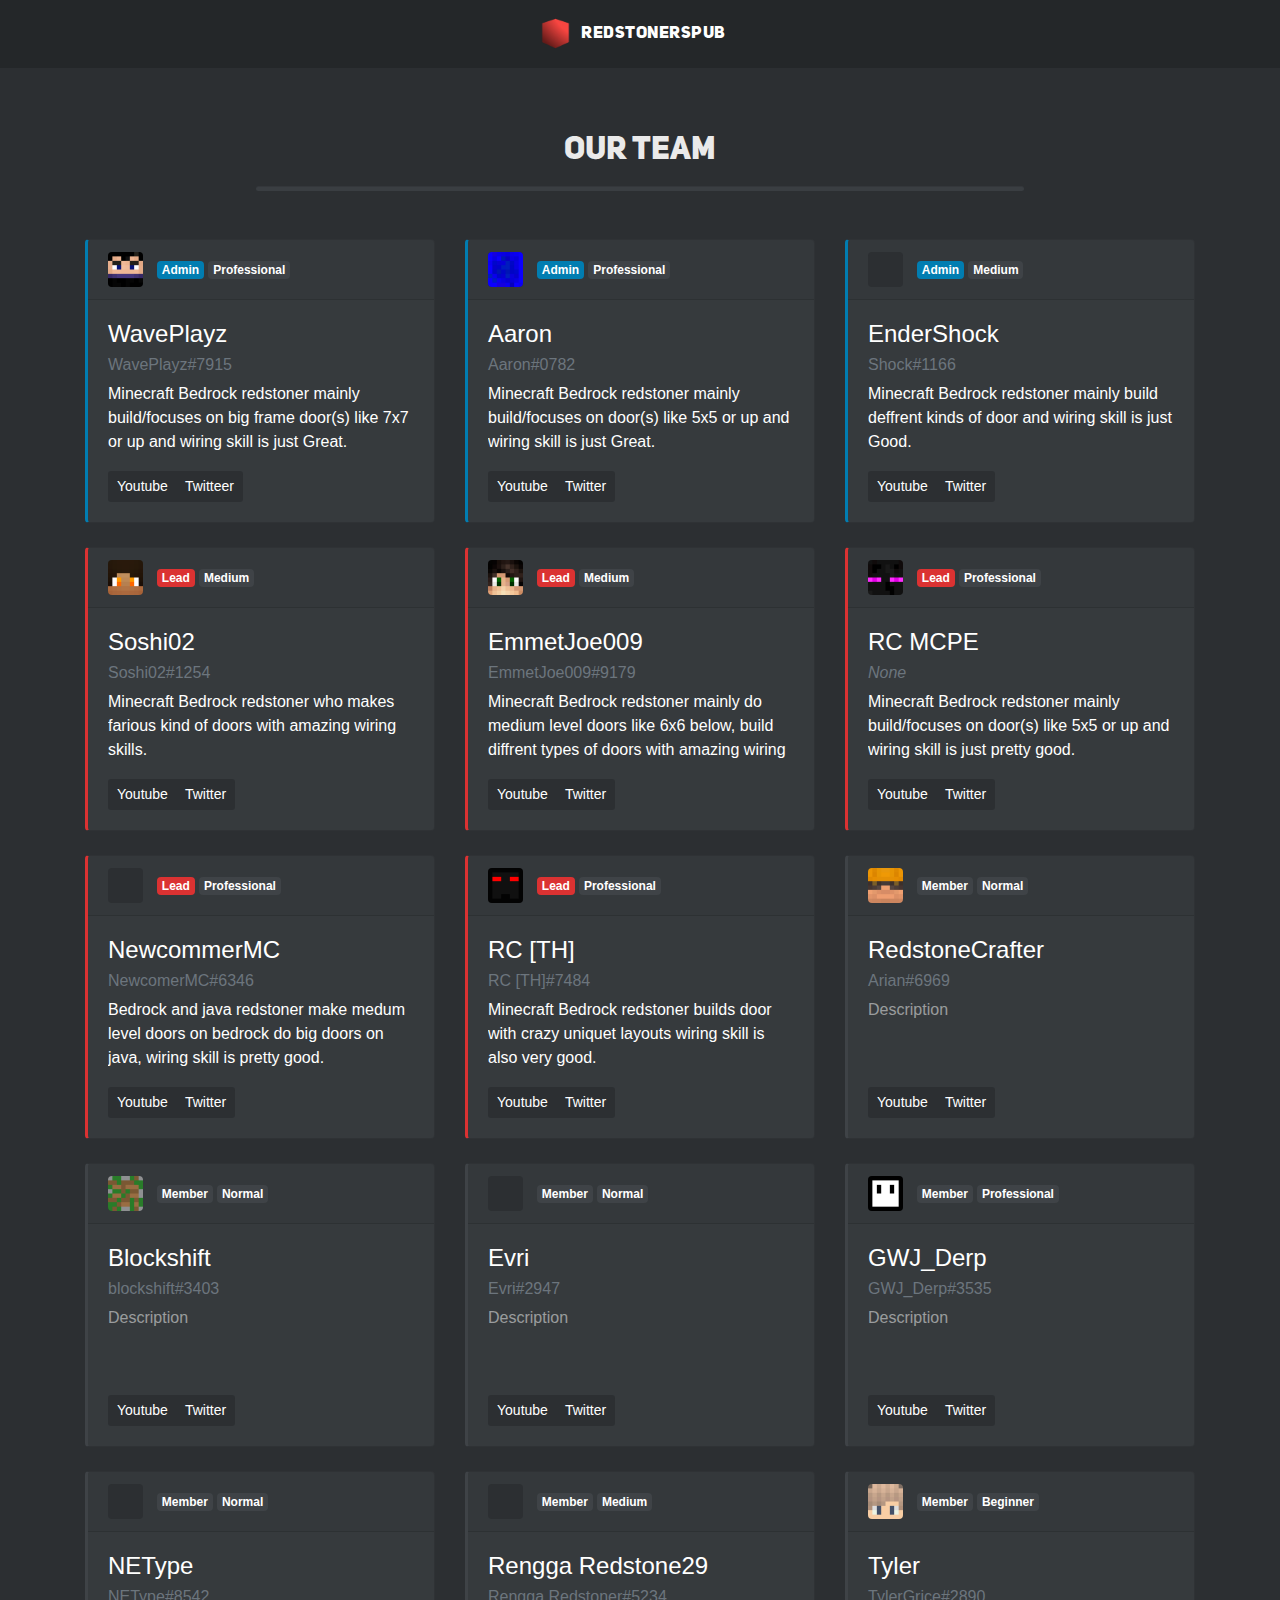
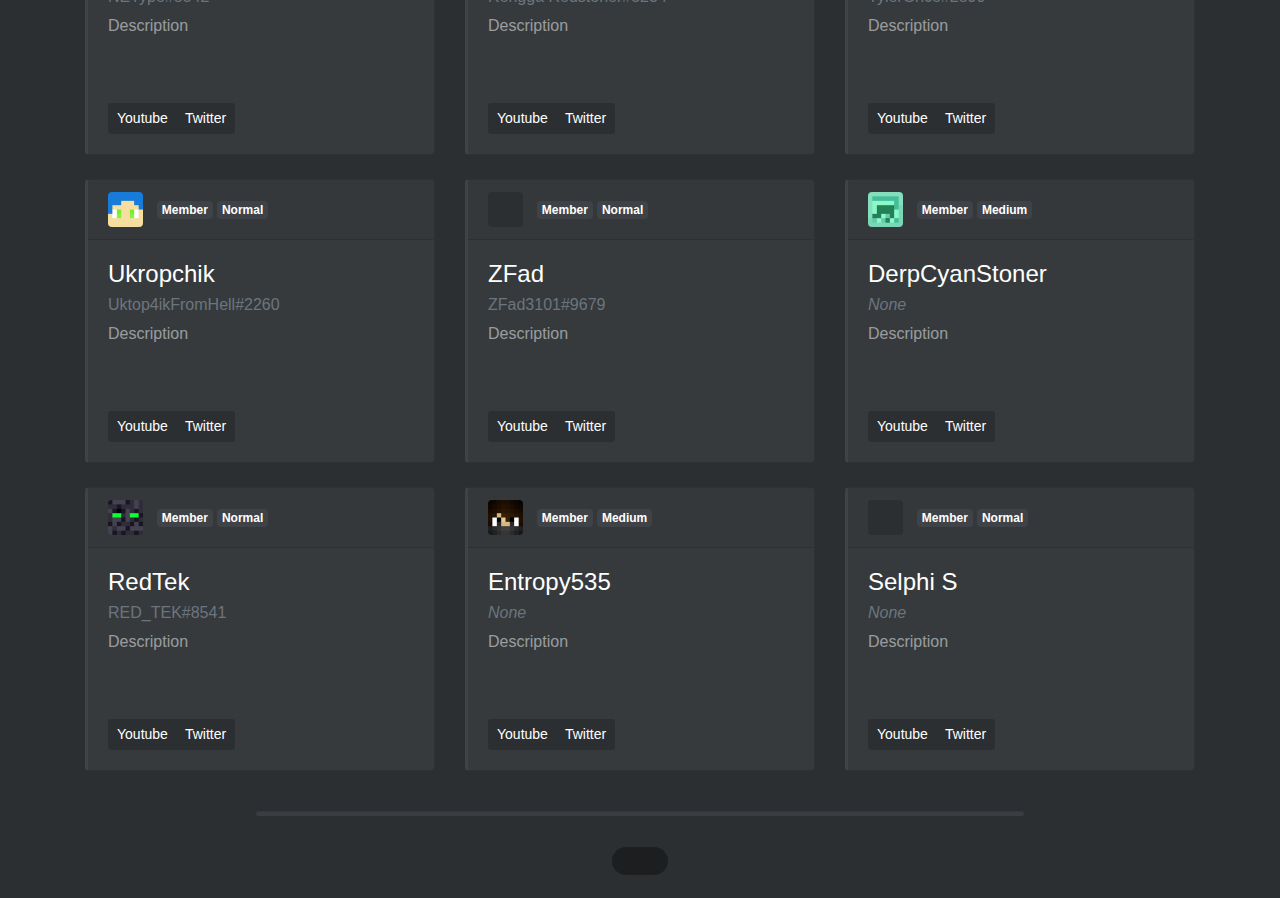
==== index.html @ f289458c "Update index.html" ====
<!DOCTYPE html>
<html lang="en" style="scroll-behavior: smooth;">
	<head>
		<!-- Required meta tags -->
		<meta charset="utf-8"/>
		<meta name="viewport" content="width=device-width, initial-scale=1, shrink-to-fit=no"/>
		<meta http-equiv="X-UA-Compatible" content="IE=edge"/>

		<!-- Bootstrap CSS link and Fontawesome link-->
		<link rel="stylesheet" href="https://stackpath.bootstrapcdn.com/bootstrap/4.3.1/css/bootstrap.min.css">
		<link rel="stylesheet" href="https://use.fontawesome.com/releases/v5.7.2/css/all.css">

		<!-- Our Own css for some extra Stuff -->
		<link rel="stylesheet" href="https://cdnjs.cloudflare.com/ajax/libs/animate.css/3.7.0/animate.min.css">
		<link rel="stylesheet" type="text/css" href="index.css">

		<!-- Webstite Title, Icon, Description & Fonts -->
		<title>RedstoneraPub Team</title>
		<link rel="icon" type="image/png" href="img/rsp_logo_bg.png">
		<meta name="description" content="Minecraft Bedrock Edition redstone team. We focuses on buliding redstone doors mostly try to make new records or beat an old ones."/>
		<meta name="image" content="https://i.imgur.com/tGNlof1.png">
		<meta name="author" content="WavePlayz">

		<!-- Social Media meta tags -->
			<!-- Schema.org for Google -->
		<meta itemprop="name" content="RedstonersPub">
		<meta itemprop="description" content="Minecraft Bedrock Edition redstone team. We focuses on buliding redstone doors mostly try to make new records or beat an old ones.">
		<meta itemprop="image" content="https://i.imgur.com/tGNlof1.png">

			<!-- Twitter -->
		<meta name="twitter:card" content="summary">
		<meta name="twitter:title" content="RedstonersPub">
		<meta name="twitter:description" content="Minecraft Bedrock Edition redstone team. We focuses on buliding redstone doors mostly try to make new records or beat an old ones.">
		<meta name="twitter:site" content="@itsMrGhost">
		<meta name="twitter:creator" content="@itsMrGhost">
		<meta name="twitter:image:src" content="https://i.imgur.com/tGNlof1.png">
		<meta name="twitter:player" content="https://www.youtube.com/channel/UCfP7iztX4v9Jcw2qjVjDrQA">

			<!-- Open Graph general (Facebook, Pinterest & Google+) -->
		<meta name="og:title" content="RedstonersPub">
		<meta name="og:description" content="Minecraft Bedrock Edition redstone team. We focuses on buliding redstone doors mostly try to make new records or beat an old ones.">
		<meta name="og:image" content="https://i.imgur.com/tGNlof1.png">
		<meta name="og:url" content="https://waveplayz.github.io/RedstonersPub">
		<meta name="og:site_name" content="RedstonersPub">
		<meta name="og:locale" content="en_US">
		<meta name="og:video" content="https://www.youtube.com/channel/UCfP7iztX4v9Jcw2qjVjDrQA">
		<meta name="fb:admins" content="100023148801771">
		<meta name="og:type" content="website">

	</head>
	<body style="background:#2c2f32" class="scroll-hide">

		<!-- Pre Loader -->

		<div style="width: 100%; height: 100%; z-index: 3999; background-color: #242729; position: fixed; left: 0; top: 0" id="preLoader">
			<div class="cube-grid">
				<div class="cube cube1"></div>
				<div class="cube cube2"></div>
				<div class="cube cube3"></div>
				<div class="cube cube4"></div>
				<div class="cube cube5"></div>
				<div class="cube cube6"></div>
				<div class="cube cube7"></div>
				<div class="cube cube8"></div>
				<div class="cube cube9"></div>
			</div>
		</div>

	<!-- Navigation Bar -->

		<nav class="navbar navbar-expand-lg navbar-dark justify-content-center p-3 navbar sticky-top nav-bg-dark" id="myNav">	
				<img src="img/rsp_logo_bg.png" alt="" style="height: 35px;" class="mr-2">
				<a href="#!" class="navbar-brand" style="font-family: unibold; font-size: 17px; font-weight: lighter; letter-spacing: 0.5px; word-spacing: 3px;">RedstonersPub</a>
		</nav>

	<!-- Cu -->

		<div class="container" style="margin-top: 4rem;">
			<h2 class="text-center" style="font-family: unibold;color: white; opacity: 0.9;">
				Our Team
			</h2>
		</div>

		<hr>

		<div class="container mt-5">
			<div class="row">

				<!-- CARD Admin-->

				<div class="col-sm-12 col-md-6 col-lg-4">
					<div class="card text-white mb-4" style="background: #363a3d; border-left: 3.5px solid #017db1;">
						<div class="card-header">
							<div class="player-skin-head">
								<img src="img/rsp-head/waveHead.png" alt="">
							</div>
							<span class="badge" style="background: #017db1;">Admin</span>
							<span class="badge" style="background: #3f4347;">Professional</span>
						</div>
						<div class="card-body">
							<h4 class="card-title">WavePlayz</h4>
							<h6 class="card-subtitle mb-2 text-muted">WavePlayz#7915</h6>
							<p class="card-text scroll-hide" style="height: 73px;">
								Minecraft Bedrock redstoner mainly build/focuses on big frame door(s) like 7x7 or up and wiring skill is just Great. 
							</p>
							<div class="btn-group btn-group-sm" role="group" aria-label="Basic example">
								<a href="https://www.youtube.com/WavePlayzz" target="_parent" class="btn text-white dark-hover">Youtube</a>
								<a href="https://www.twitter.com/itsMrGhost" class="btn text-white dark-hover">Twitteer</a>
							</div>
						</div>

					</div>
				</div>
				<div class="col-sm-12 col-md-6 col-lg-4">
					<div class="card text-white mb-4" style="background: #363a3d; border-left: 3.5px solid #017db1;">
						<div class="card-header">
							<div class="player-skin-head">
								<img src="img/rsp-head/Bo684WwO4dTnuTuu.png" alt="">
							</div>
							<span class="badge" style="background: #017db1;">Admin</span>
							<span class="badge" style="background: #3f4347;">Professional</span>
						</div>
						<div class="card-body">
							<h4 class="card-title">Aaron</h4>
							<h6 class="card-subtitle mb-2 text-muted">Aaron#0782</h6>
							<p class="card-text scroll-hide" style="height: 73px;">
								Minecraft Bedrock redstoner mainly build/focuses on door(s) like 5x5 or up and wiring skill is just Great.
							</p>
							<div class="btn-group btn-group-sm" role="group" aria-label="Basic example">
								<a href="#" class="btn text-white dark-hover">Youtube</a>
								<a href="#" class="btn text-white dark-hover">Twitter</a>
							</div>
						</div>
						
					</div>
				</div>
				<div class="col-sm-12 col-md-6 col-lg-4">
					<div class="card text-white mb-4" style="background: #363a3d; border-left: 3.5px solid #017db1;">
						<div class="card-header">
							<div class="player-skin-head">

							</div>
							<span class="badge" style="background: #017db1;">Admin</span>
							<span class="badge" style="background: #3f4347;">Medium</span>
						</div>
						<div class="card-body">
							<h4 class="card-title">EnderShock</h4>
							<h6 class="card-subtitle mb-2 text-muted">Shock#1166</h6>
							<p class="card-text scroll-hide" style="height: 73px;">
								Minecraft Bedrock redstoner mainly build deffrent kinds of door and wiring skill is just Good.
							</p>
							<div class="btn-group btn-group-sm" role="group" aria-label="Basic example">
								<a href="#" class="btn text-white dark-hover">Youtube</a>
								<a href="#" class="btn text-white dark-hover">Twitter</a>
							</div>
						</div>
						
					</div>

				</div>

				<!-- CARD Lead Players -->

				<div class="col-sm-12 col-md-6 col-lg-4">
					<div class="card text-white mb-4" style="background: #363a3d; border-left: 3.5px solid #db3232;">
						<div class="card-header">
							<div class="player-skin-head">
								<img src="img/rsp-head/DJxcvWKpD1cyk5Xg.png" alt="">
							</div>
							<span class="badge" style="background: #db3232;">Lead</span>
							<span class="badge" style="background: #3f4347;">Medium</span>
						</div>
						<div class="card-body">
							<h4 class="card-title">Soshi02</h4>
							<h6 class="card-subtitle mb-2 text-muted">Soshi02#1254</h6>
							<p class="card-text scroll-hide" style="height: 73px;">
								Minecraft Bedrock redstoner who makes farious kind of doors with amazing wiring skills. 
							</p>
							<div class="btn-group btn-group-sm" role="group" aria-label="Basic example">
								<a href="#" class="btn text-white dark-hover">Youtube</a>
								<a href="#" class="btn text-white dark-hover">Twitter</a>
							</div>
						</div>
						
					</div>
				</div>
				<div class="col-sm-12 col-md-6 col-lg-4">
					<div class="card text-white mb-4" style="background: #363a3d; border-left: 3.5px solid #db3232;">
						<div class="card-header">
							<div class="player-skin-head">
								<img src="img/rsp-head/Zlh4yKquVD9Mte.png" alt="">
							</div>
							<span class="badge" style="background: #db3232;">Lead</span>
							<span class="badge" style="background: #3f4347;">Medium</span>
						</div>
						<div class="card-body">
							<h4 class="card-title">EmmetJoe009</h4>
							<h6 class="card-subtitle mb-2 text-muted">EmmetJoe009#9179</h6>
							<p class="card-text scroll-hide" style="height: 73px;">
								Minecraft Bedrock redstoner mainly do medium level doors like 6x6 below, build diffrent types of doors with amazing wiring skills.
							</p>
							<div class="btn-group btn-group-sm" role="group" aria-label="Basic example">
								<a href="#" class="btn text-white dark-hover">Youtube</a>
								<a href="#" class="btn text-white dark-hover">Twitter</a>
							</div>
						</div>
						
					</div>
				</div>
				<div class="col-sm-12 col-md-6 col-lg-4">
					<div class="card text-white mb-4" style="background: #363a3d; border-left: 3.5px solid #db3232;">
						<div class="card-header">
							<div class="player-skin-head">
								<img src="img/rsp-head/IR3gm14PlVVb1OV.png" alt="">
							</div>
							<span class="badge" style="background: #db3232;">Lead</span>
							<span class="badge" style="background: #3f4347;">Professional</span>
						</div>
						<div class="card-body">
							<h4 class="card-title">RC MCPE</h4>
							<h6 class="card-subtitle mb-2 text-muted"><em>None</em></h6>
							<p class="card-text scroll-hide" style="height: 73px;">
								Minecraft Bedrock redstoner mainly build/focuses on door(s) like 5x5 or up and wiring skill is just pretty good.
							</p>
							<div class="btn-group btn-group-sm" role="group" aria-label="Basic example">
								<a href="#" class="btn text-white dark-hover">Youtube</a>
								<a href="#" class="btn text-white dark-hover">Twitter</a>
							</div>
						</div>
						
					</div>
				</div>
				<div class="col-sm-12 col-md-6 col-lg-4">
					<div class="card text-white mb-4" style="background: #363a3d; border-left: 3.5px solid #db3232;">
						<div class="card-header">
							<div class="player-skin-head">

							</div>
							<span class="badge" style="background: #db3232;">Lead</span>
							<span class="badge" style="background: #3f4347;">Professional</span>
						</div>
						<div class="card-body">
							<h4 class="card-title">NewcommerMC</h4>
							<h6 class="card-subtitle mb-2 text-muted">NewcomerMC#6346</h6>
							<p class="card-text scroll-hide" style="height: 73px;">
								Bedrock and java redstoner make medum level doors on bedrock do big doors on java, wiring skill is pretty good.
							</p>
							<div class="btn-group btn-group-sm" role="group" aria-label="Basic example">
								<a href="#" class="btn text-white dark-hover">Youtube</a>
								<a href="#" class="btn text-white dark-hover">Twitter</a>
							</div>
						</div>
						
					</div>
				</div>
				<div class="col-sm-12 col-md-6 col-lg-4">
					<div class="card text-white mb-4" style="background: #363a3d; border-left: 3.5px solid #db3232;">
						<div class="card-header">
							<div class="player-skin-head">
								<img src="img/rsp-head/UM8kEZ93WR1.png" alt="">
							</div>
							<span class="badge" style="background: #db3232;">Lead</span>
							<span class="badge" style="background: #3f4347;">Professional</span>
						</div>
						<div class="card-body">
							<h4 class="card-title">RC [TH]</h4>
							<h6 class="card-subtitle mb-2 text-muted">RC [TH]#7484</h6>
							<p class="card-text scroll-hide" style="height: 73px;">
								Minecraft Bedrock redstoner builds door with crazy uniquet layouts wiring skill is also very good.
							</p>
							<div class="btn-group btn-group-sm" role="group" aria-label="Basic example">
								<a href="#" class="btn text-white dark-hover">Youtube</a>
								<a href="#" class="btn text-white dark-hover">Twitter</a>
							</div>
						</div>
						
					</div>

				</div>

				<!-- Card Members -->

				<div class="col-sm-12 col-md-6 col-lg-4">
					<div class="card text-white mb-4" style="background: #363a3d; border-left: 3.5px solid #3f4347;">
						<div class="card-header">
							<div class="player-skin-head">
								<img src="img/rsp-head/VfdcexziEwMi2kh.png" alt="">
							</div>
							<span class="badge" style="background: #3f4347;">Member</span>
							<span class="badge" style="background: #3f4347;">Normal</span>
						</div>
						<div class="card-body">
							<h4 class="card-title">RedstoneCrafter</h4>
							<h6 class="card-subtitle mb-2 text-muted">Arian#6969</h6>
							<p class="card-text scroll-hide" style="height: 73px;">
								<span class="text-white-50">Description</span>
							</p>
							<div class="btn-group btn-group-sm" role="group" aria-label="Basic example">
								<a href="#" class="btn text-white dark-hover">Youtube</a>
								<a href="#" class="btn text-white dark-hover">Twitter</a>
							</div>
						</div>
						
					</div>
				</div>
				<div class="col-sm-12 col-md-6 col-lg-4">
					<div class="card text-white mb-4" style="background: #363a3d; border-left: 3.5px solid #3f4347;">
						<div class="card-header">
							<div class="player-skin-head">
								<img src="img/rsp-head/si9x6R7wRz9e3s.png" alt="">
							</div>
							<span class="badge" style="background: #3f4347;">Member</span>
							<span class="badge" style="background: #3f4347;">Normal</span>
						</div>
						<div class="card-body">
							<h4 class="card-title">Blockshift</h4>
							<h6 class="card-subtitle mb-2 text-muted">blockshift#3403</h6>
							<p class="card-text scroll-hide" style="height: 73px;">
								<span class="text-white-50">Description</span>
							</p>
							<div class="btn-group btn-group-sm" role="group" aria-label="Basic example">
								<a href="#" class="btn text-white dark-hover">Youtube</a>
								<a href="#" class="btn text-white dark-hover">Twitter</a>
							</div>
						</div>
						
					</div>
				</div>
				<div class="col-sm-12 col-md-6 col-lg-4">
					<div class="card text-white mb-4" style="background: #363a3d; border-left: 3.5px solid #3f4347;">
						<div class="card-header">
							<div class="player-skin-head">

							</div>
							<span class="badge" style="background: #3f4347;">Member</span>
							<span class="badge" style="background: #3f4347;">Normal</span>
						</div>
						<div class="card-body">
							<h4 class="card-title">Evri</h4>
							<h6 class="card-subtitle mb-2 text-muted">Evri#2947</h6>
							<p class="card-text scroll-hide" style="height: 73px;">
								<span class="text-white-50">Description</span>
							</p>
							<div class="btn-group btn-group-sm" role="group" aria-label="Basic example">
								<a href="#" class="btn text-white dark-hover">Youtube</a>
								<a href="#" class="btn text-white dark-hover">Twitter</a>
							</div>
						</div>
						
					</div>
				</div>
				<div class="col-sm-12 col-md-6 col-lg-4">
					<div class="card text-white mb-4" style="background: #363a3d; border-left: 3.5px solid #3f4347;">
						<div class="card-header">
							<div class="player-skin-head">
								<img src="img/rsp-head/HexyXhu3XB.png" alt="">
							</div>
							<span class="badge" style="background: #3f4347;">Member</span>
							<span class="badge" style="background: #3f4347;">Professional</span>
						</div>
						<div class="card-body">
							<h4 class="card-title">GWJ_Derp</h4>
							<h6 class="card-subtitle mb-2 text-muted">GWJ_Derp#3535</h6>
							<p class="card-text scroll-hide" style="height: 73px;">
								<span class="text-white-50">Description</span>
							</p>
							<div class="btn-group btn-group-sm" role="group" aria-label="Basic example">
								<a href="#" class="btn text-white dark-hover">Youtube</a>
								<a href="#" class="btn text-white dark-hover">Twitter</a>
							</div>
						</div>
						
					</div>
				</div>
				<div class="col-sm-12 col-md-6 col-lg-4">
					<div class="card text-white mb-4" style="background: #363a3d; border-left: 3.5px solid #3f4347;">
						<div class="card-header">
							<div class="player-skin-head">

							</div>
							<span class="badge" style="background: #3f4347;">Member</span>
							<span class="badge" style="background: #3f4347;">Normal</span>
						</div>
						<div class="card-body">
							<h4 class="card-title">NEType</h4>
							<h6 class="card-subtitle mb-2 text-muted">NEType#8542</h6>
							<p class="card-text scroll-hide" style="height: 73px;">
								<span class="text-white-50">Description</span>
							</p>
							<div class="btn-group btn-group-sm" role="group" aria-label="Basic example">
								<a href="#" class="btn text-white dark-hover">Youtube</a>
								<a href="#" class="btn text-white dark-hover">Twitter</a>
							</div>
						</div>
						
					</div>
				</div>
				<div class="col-sm-12 col-md-6 col-lg-4">
					<div class="card text-white mb-4" style="background: #363a3d; border-left: 3.5px solid #3f4347;">
						<div class="card-header">
							<div class="player-skin-head">

							</div>
							<span class="badge" style="background: #3f4347;">Member</span>
							<span class="badge" style="background: #3f4347;">Medium</span>
						</div>
						<div class="card-body">
							<h4 class="card-title">Rengga Redstone29</h4>
							<h6 class="card-subtitle mb-2 text-muted">Rengga Redstoner#5234</h6>
							<p class="card-text scroll-hide" style="height: 73px;">
								<span class="text-white-50">Description</span>
							</p>
							<div class="btn-group btn-group-sm" role="group" aria-label="Basic example">
								<a href="#" class="btn text-white dark-hover">Youtube</a>
								<a href="#" class="btn text-white dark-hover">Twitter</a>
							</div>
						</div>
						
					</div>
				</div>
				<div class="col-sm-12 col-md-6 col-lg-4">
					<div class="card text-white mb-4" style="background: #363a3d; border-left: 3.5px solid #3f4347;">
						<div class="card-header">
							<div class="player-skin-head">
								<img src="img/rsp-head/Jf9BLmkSYx.png" alt="">
							</div>
							<span class="badge" style="background: #3f4347;">Member</span>
							<span class="badge" style="background: #3f4347;">Beginner</span>
						</div>
						<div class="card-body">
							<h4 class="card-title">Tyler</h4>
							<h6 class="card-subtitle mb-2 text-muted">TylerGrice#2890</h6>
							<p class="card-text scroll-hide" style="height: 73px;">
								<span class="text-white-50">Description</span>
							</p>
							<div class="btn-group btn-group-sm" role="group" aria-label="Basic example">
								<a href="#" class="btn text-white dark-hover">Youtube</a>
								<a href="#" class="btn text-white dark-hover">Twitter</a>
							</div>
						</div>
						
					</div>
				</div>
				<div class="col-sm-12 col-md-6 col-lg-4">
					<div class="card text-white mb-4" style="background: #363a3d; border-left: 3.5px solid #3f4347;">
						<div class="card-header">
							<div class="player-skin-head">
								<img src="img/rsp-head/H3yGBuuC0jponbUj.png" alt="">
							</div>
							<span class="badge" style="background: #3f4347;">Member</span>
							<span class="badge" style="background: #3f4347;">Normal</span>
						</div>
						<div class="card-body">
							<h4 class="card-title">Ukropchik</h4>
							<h6 class="card-subtitle mb-2 text-muted">Uktop4ikFromHell#2260</h6>
							<p class="card-text scroll-hide" style="height: 73px;">
								<span class="text-white-50">Description</span>
							</p>
							<div class="btn-group btn-group-sm" role="group" aria-label="Basic example">
								<a href="#" class="btn text-white dark-hover">Youtube</a>
								<a href="#" class="btn text-white dark-hover">Twitter</a>
							</div>
						</div>
						
					</div>
				</div>
				<div class="col-sm-12 col-md-6 col-lg-4">
					<div class="card text-white mb-4" style="background: #363a3d; border-left: 3.5px solid #3f4347;">
						<div class="card-header">
							<div class="player-skin-head">

							</div>
							<span class="badge" style="background: #3f4347;">Member</span>
							<span class="badge" style="background: #3f4347;">Normal</span>
						</div>
						<div class="card-body">
							<h4 class="card-title">ZFad</h4>
							<h6 class="card-subtitle mb-2 text-muted">ZFad3101#9679</h6>
							<p class="card-text scroll-hide" style="height: 73px;">
								<span class="text-white-50">Description</span>
							</p>
							<div class="btn-group btn-group-sm" role="group" aria-label="Basic example">
								<a href="#" class="btn text-white dark-hover">Youtube</a>
								<a href="#" class="btn text-white dark-hover">Twitter</a>
							</div>
						</div>
						
					</div>
				</div>
				<div class="col-sm-12 col-md-6 col-lg-4">
					<div class="card text-white mb-4" style="background: #363a3d; border-left: 3.5px solid #3f4347;">
						<div class="card-header">
							<div class="player-skin-head">
								<img src="img/rsp-head/AZP2IBSOM7rj9LPH.png" alt="">
							</div>
							<span class="badge" style="background: #3f4347;">Member</span>
							<span class="badge" style="background: #3f4347;">Medium</span>
						</div>
						<div class="card-body">
							<h4 class="card-title">DerpCyanStoner</h4>
							<h6 class="card-subtitle mb-2 text-muted"><em>None</em></h6>
							<p class="card-text scroll-hide" style="height: 73px;">
								<span class="text-white-50">Description</span>
							</p>
							<div class="btn-group btn-group-sm" role="group" aria-label="Basic example">
								<a href="#" class="btn text-white dark-hover">Youtube</a>
								<a href="#" class="btn text-white dark-hover">Twitter</a>
							</div>
						</div>
						
					</div>
				</div>
				<div class="col-sm-12 col-md-6 col-lg-4">
					<div class="card text-white mb-4" style="background: #363a3d; border-left: 3.5px solid #3f4347;">
						<div class="card-header">
							<div class="player-skin-head">
								<img src="img/rsp-head/WX6rgAOAhDqwRoM.png" alt="">
							</div>
							<span class="badge" style="background: #3f4347;">Member</span>
							<span class="badge" style="background: #3f4347;">Normal</span>
						</div>
						<div class="card-body">
							<h4 class="card-title">RedTek</h4>
							<h6 class="card-subtitle mb-2 text-muted">RED_TEK#8541</h6>
							<p class="card-text scroll-hide" style="height: 73px;">
								<span class="text-white-50">Description</span>
							</p>
							<div class="btn-group btn-group-sm" role="group" aria-label="Basic example">
								<a href="#" class="btn text-white dark-hover">Youtube</a>
								<a href="#" class="btn text-white dark-hover">Twitter</a>
							</div>
						</div>
						
					</div>
				</div>
				<div class="col-sm-12 col-md-6 col-lg-4">
					<div class="card text-white mb-4" style="background: #363a3d; border-left: 3.5px solid #3f4347;">
						<div class="card-header">
							<div class="player-skin-head">
								<img src="img/rsp-head/lAsoaqdsEfR8zPT.png" alt="">
							</div>
							<span class="badge" style="background: #3f4347;">Member</span>
							<span class="badge" style="background: #3f4347;">Medium</span>
						</div>
						<div class="card-body">
							<h4 class="card-title">Entropy535</h4>
							<h6 class="card-subtitle mb-2 text-muted"><em>None</em></h6>
							<p class="card-text scroll-hide" style="height: 73px;">
								<span class="text-white-50">Description</span>
							</p>
							<div class="btn-group btn-group-sm" role="group" aria-label="Basic example">
								<a href="#" class="btn text-white dark-hover">Youtube</a>
								<a href="#" class="btn text-white dark-hover">Twitter</a>
							</div>
						</div>
						
					</div>
				</div>
				<div class="col-sm-12 col-md-6 col-lg-4">
					<div class="card text-white mb-4" style="background: #363a3d; border-left: 3.5px solid #3f4347;">
						<div class="card-header">
							<div class="player-skin-head">

							</div>
							<span class="badge" style="background: #3f4347;">Member</span>
							<span class="badge" style="background: #3f4347;">Normal</span>
						</div>
						<div class="card-body">
							<h4 class="card-title">Selphi S</h4>
							<h6 class="card-subtitle mb-2 text-muted"><em>None</em></h6>
							<p class="card-text scroll-hide" style="height: 73px;">
								<span class="text-white-50">Description</span>
							</p>
							<div class="btn-group btn-group-sm" role="group" aria-label="Basic example">
								<a href="#" class="btn text-white dark-hover">Youtube</a>
								<a href="#" class="btn text-white dark-hover">Twitter</a>
							</div>
						</div>
						
					</div>
				</div>

			</div>
		</div>

		<hr>
		
		<script id="dsq-count-scr" src="//waveplayz.disqus.com/count.js" async></script>

		<div class="checkdiv">
			<label class="check-box">
				<input type="checkbox">
				<span></span>
			</label>
		</div>


<!-- JavaScript -->

	<!-- Optional JavaScript -->

		<script>
			window.addEventListener('load', () => {
				document.getElementById('preLoader').style.display = "none";
				window.scrollTo(0,0);
				let loader = document.getElementById('preLoader');
				if (loader.style.display == "none") {
					// statement
					document.body.classList.remove('scroll-hide');
				}
				else {
					document.body.classList.add('scroll-hide');
				}
			});
		</script>
		<script>
			window.addEventListener('scroll', () => {
				var nav = document.getElementById('myNav');
				
				if (window.pageYOffset > 100) {
			    	nav.classList.add('nav-bg-blue');
			    	nav.classList.remove('nav-bg-dark');
				}
				else if (window.pageYOffset < 100) {
					nav.classList.add('nav-bg-dark');
			    	nav.classList.remove('nav-bg-blue');
				}
			});        
		</script>

	<!-- jQuery first, then Popper.js, then Bootstrap JS -->
		<script src="https://code.jquery.com/jquery-3.3.1.min.js"></script>
		<script src="https://cdnjs.cloudflare.com/ajax/libs/popper.js/1.14.7/umd/popper.min.js"></script>
		<script src="https://stackpath.bootstrapcdn.com/bootstrap/4.3.1/js/bootstrap.min.js"></script>

	</body>
</html>
---- index.css ----
@font-face {
  font-family: unibold;
  src: url(uni-sans/Uni_Sans_Heavy.otf);
}

/* Pre loader */

.cube-grid {
  position: relative;
  top: 40%;
  left: 50%;
  transform: translate(-50%,-50%);
  width: 4.5rem;
  height: 4.5rem;
}

.cube-grid .cube {
  width: 33%;
  height: 33%;
  background-color: #017db1;
  float: left;
  -webkit-animation: cubeGridScaleDelay 1.3s infinite ease-in-out;
          animation: cubeGridScaleDelay 1.3s infinite ease-in-out; 
}
.cube-grid .cube1 {
  -webkit-animation-delay: 0.2s;
          animation-delay: 0.2s; }
.cube-grid .cube2 {
  -webkit-animation-delay: 0.3s;
          animation-delay: 0.3s; }
.cube-grid .cube3 {
  -webkit-animation-delay: 0.4s;
          animation-delay: 0.4s; }
.cube-grid .cube4 {
  -webkit-animation-delay: 0.1s;
          animation-delay: 0.1s; }
.cube-grid .cube5 {
  -webkit-animation-delay: 0.2s;
          animation-delay: 0.2s; }
.cube-grid .cube6 {
  -webkit-animation-delay: 0.3s;
          animation-delay: 0.3s; }
.cube-grid .cube7 {
  -webkit-animation-delay: 0s;
          animation-delay: 0s; }
.cube-grid .cube8 {
  -webkit-animation-delay: 0.1s;
          animation-delay: 0.1s; }
.cube-grid .cube9 {
  -webkit-animation-delay: 0.2s;
          animation-delay: 0.2s; }

@-webkit-keyframes cubeGridScaleDelay {
  0%, 70%, 100% {
    -webkit-transform: scale3D(1, 1, 1);
            transform: scale3D(1, 1, 1);
  } 35% {
    -webkit-transform: scale3D(0, 0, 1);
            transform: scale3D(0, 0, 1); 
  }
}

@keyframes cubeGridScaleDelay {
  0%, 70%, 100% {
    -webkit-transform: scale3D(1, 1, 1);
            transform: scale3D(1, 1, 1);
  } 35% {
    -webkit-transform: scale3D(0, 0, 1);
            transform: scale3D(0, 0, 1);
  } 
}

/* dark */

hr {
	width: 60%;
	height: 4px;
	border-radius: 20px;
	background-color:#3a3e42;
}

/* NavBar Background Colors */

.nav-bg-dark {
	background-color: #242729;
	transition: 0.25s;
}
.nav-bg-blue {
	background-color: rgba(64, 2, 100, 0.7);
	transition: 0.25s;
}
.nav-bg-dark a {
	opacity: 0.85;
}
.nav-bg-dark:hover a {
	opacity: 1;
}
.nav-bg-blue a {
	opacity: 0.90;
}
.nav-bg-blue:hover a {
	opacity: 1;
}

/* Players Skin Head Layout */

.player-skin-head {
	height: 35px;
	width: 35px;
	background: #2c2f32;
	border-radius: 4px;
	display: inline-block;
	vertical-align: middle;
	margin-right: 0.60rem;
}
.player-skin-head img{
	height: 35px;
	width: 35px;
	border-radius: 4px;
}

/* Scroll bar hide */
	/* Chrome, Safari and new version of opera */
.scroll-hide::-webkit-scrollbar {
	width: 0 !important;
	overflow-x: hidden;
	overflow-y: auto;
}
	/* Firfox */
.scroll-hide {
	overflow: -moz-scrollbars-none;
	overflow: auto;
}
	/* internet explorer +10 */
.scroll-hide {
	-ms-overflow-style: none;
	overflow: auto;
}
/* custom scroll bar */
.scroll-wave {overflow: auto;}
.scroll-wave::-webkit-scrollbar { width: 0.2rem; }
.scroll-wave::-webkit-scrollbar-thumb {
	background-color: #017db1;
	border-radius: 20px;
}
.scroll-wave::-webkit-scrollbar-thumb:hover {
	background-color: #01b2fe;
	border-radius: 20px;
}
.scroll-wave::-webkit-scrollbar-track {
	background-color: rgba(0,0,0,0.2);
	border-radius: 20px;
}
.scroll-wave::-webkit-scrollbar-track:hover {
	background-color: rgba(0,0,0,0.5);
	border-radius: 20px;
}

/* Social button group hover */

.dark-hover {background-color: #2c2f32;}
.dark-hover:hover {background-color: #44494d;}


.checkdiv {
	width: 100%;
	justify-content: center;
	display: flex;
	padding: 15px 0;
}
.check-box {
	position: relative;
	display: inline-block;
	width: 56px;
	height: 28px;
}
.check-box input[type="checkbox"] {
	width: 0;
	height: 0;
	opacity: 0;
}
.check-box span {
	position: absolute;
	cursor: pointer;
	top: 0;
	left: 0;
	right: 0;
	bottom: 0;
	border-radius: 20px;
	background-color: rgba(0,0,0,0.35);
}
.check-box span::before {
	content: "";
	position: absolute;
	top: 4px;
	height: 20px;
	border-radius: 20px;
	animation: unchecked 0.43s ease forwards;
}
.check-box input:checked[type="checkbox"] + span::before {
	animation: checked 0.43s ease forwards;
}
@keyframes checked {
	0% {
		left: 4px;
		right: 32px;
		background-color: #d7d7d7;
	}
	50% {
		left: 4px;
		right: 4px;
		background-color: #017db1;
	}
	100% {
		left: 32px;
		right: 4px;
		background-color: #017db1;
	}
}
@keyframes unchecked {
	0% {
		left: 32px;
		right: 4px;
		background-color: #017db1;
	}
	50% {
		left: 4px;
		right: 4px;
		background-color: #d7d7d7;
	}
	100% {
		left: 4px;
		right: 32px;
		background-color: #d7d7d7;
	}
}
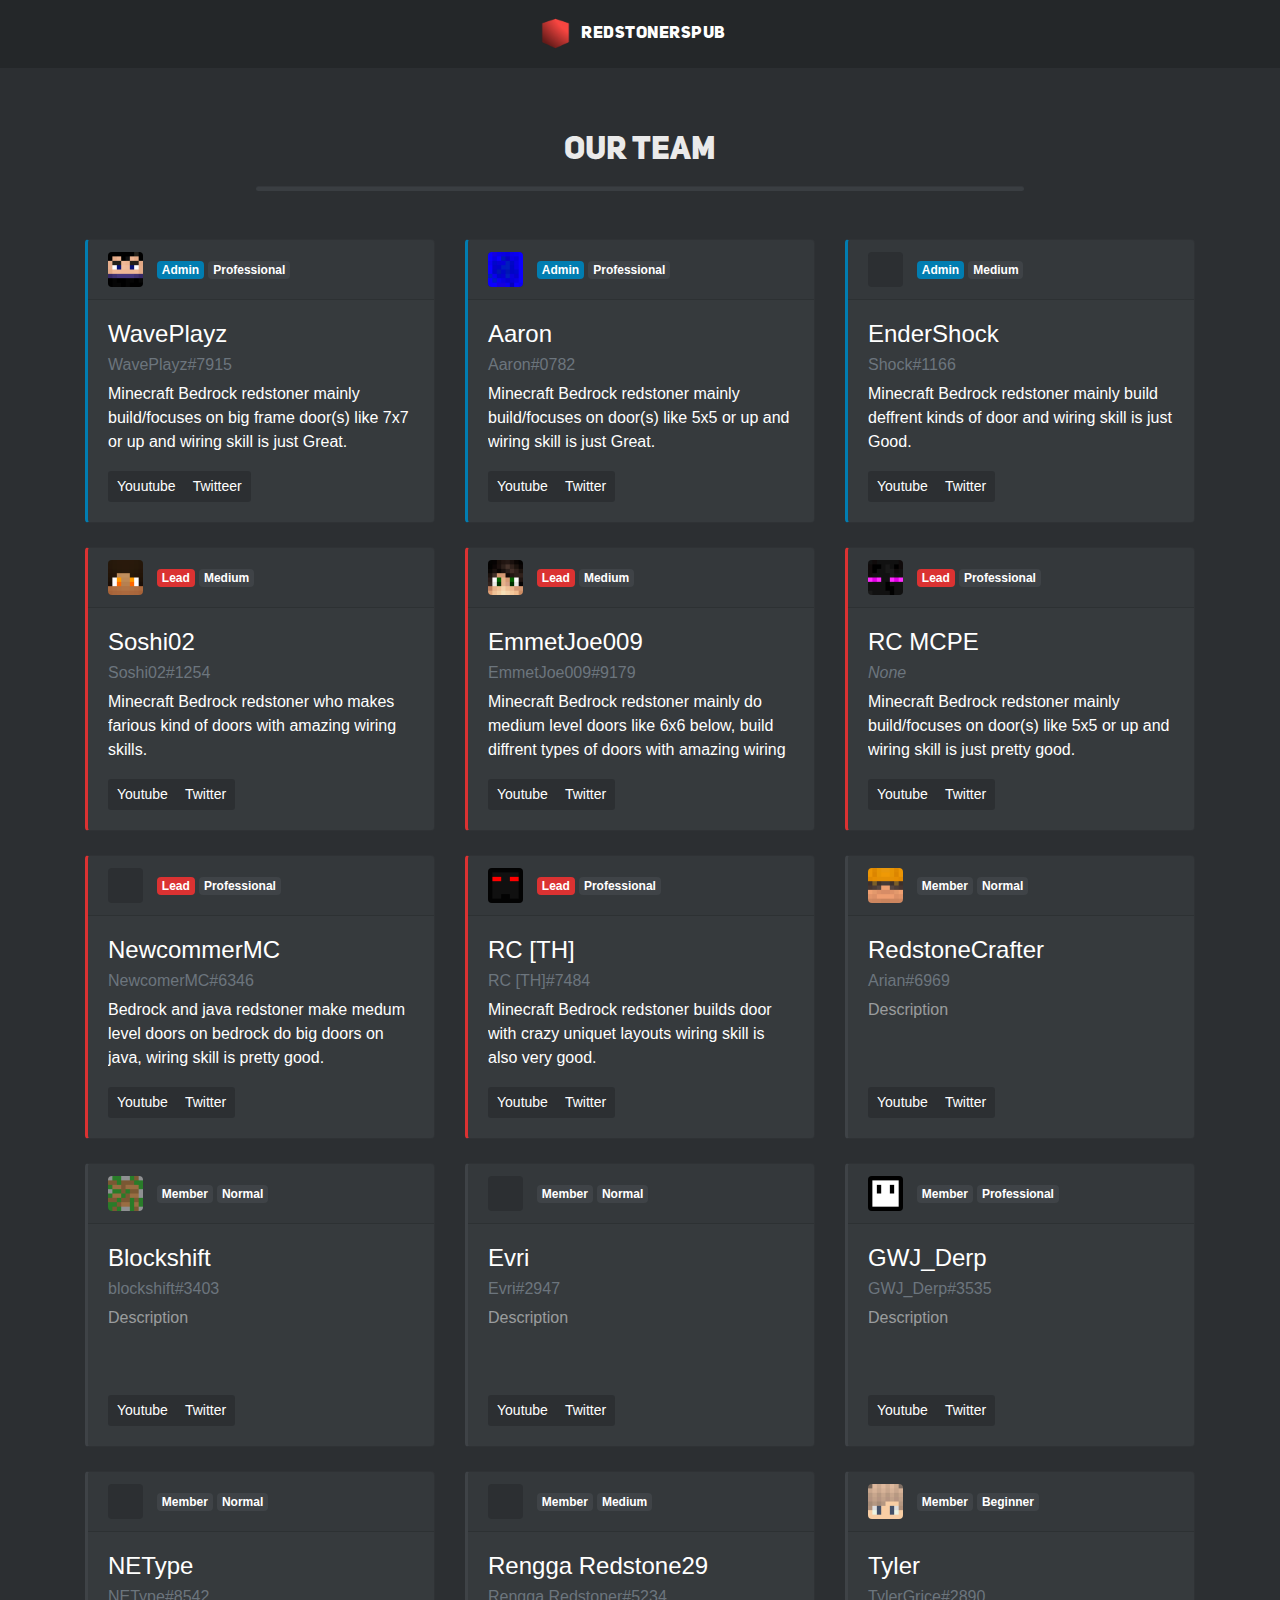
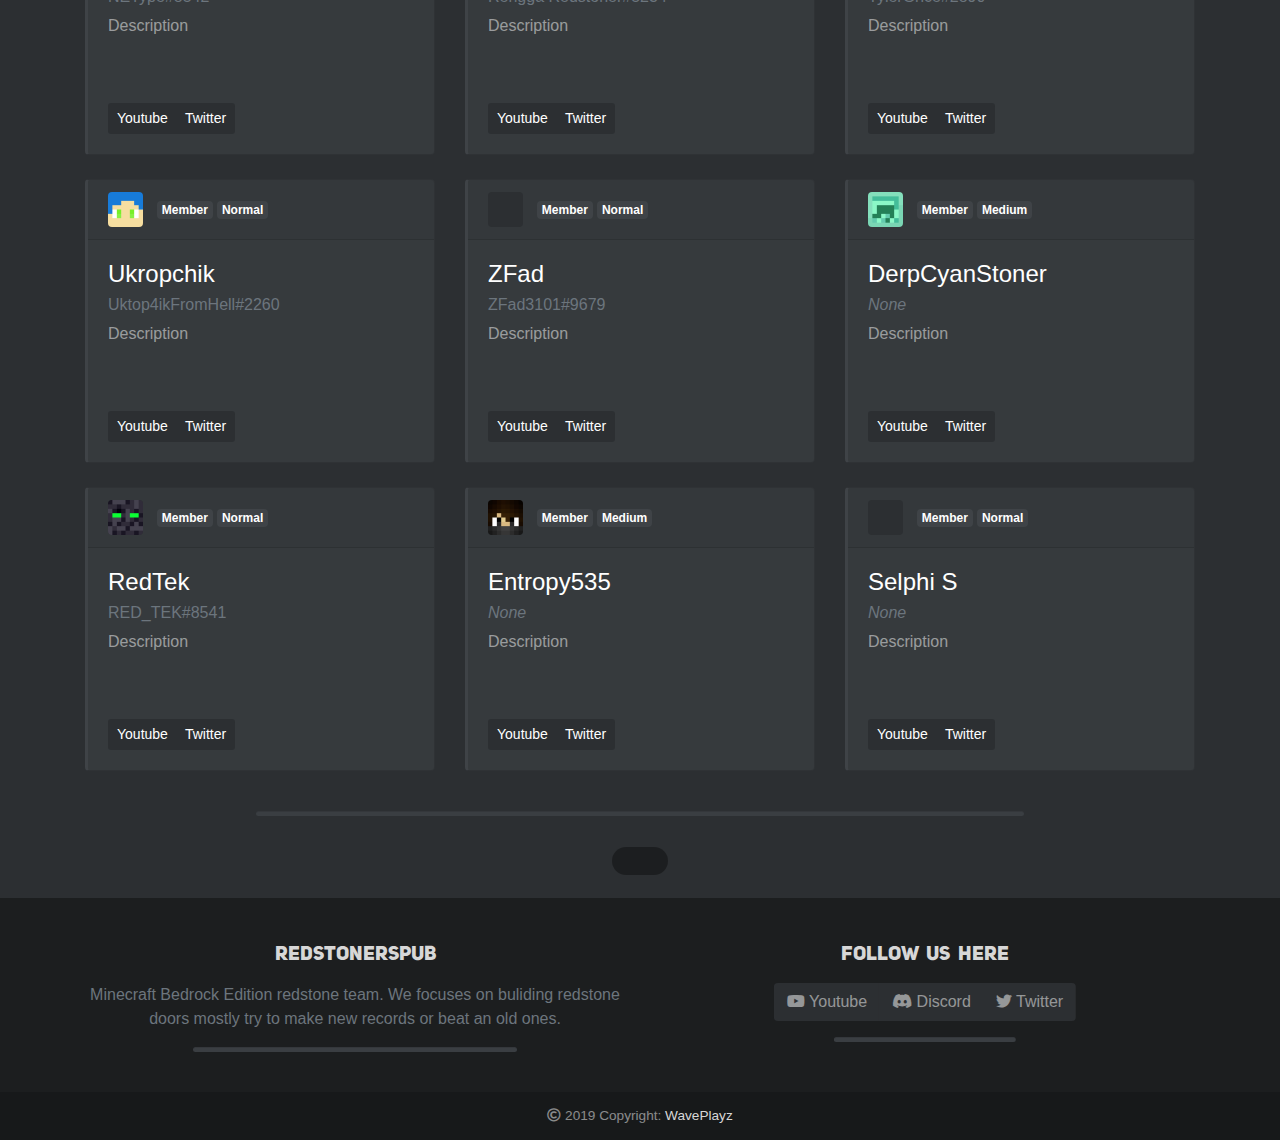
==== commit cd90028c: "update" ====
--- a/index.html
+++ b/index.html
@@ -12,6 +12,7 @@
 
 		<!-- Our Own css for some extra Stuff -->
 		<link rel="stylesheet" href="https://cdnjs.cloudflare.com/ajax/libs/animate.css/3.7.0/animate.min.css">
+		<link href="https://fonts.googleapis.com/css?family=Black+Han+Sans" rel="stylesheet">
 		<link rel="stylesheet" type="text/css" href="index.css">
 
 		<!-- Webstite Title, Icon, Description & Fonts -->
@@ -73,7 +74,7 @@
 				<a href="#!" class="navbar-brand" style="font-family: unibold; font-size: 17px; font-weight: lighter; letter-spacing: 0.5px; word-spacing: 3px;">RedstonersPub</a>
 		</nav>
 
-	<!-- Cu -->
+	<!-- Cards -->
 
 		<div class="container" style="margin-top: 4rem;">
 			<h2 class="text-center" style="font-family: unibold;color: white; opacity: 0.9;">
@@ -104,7 +105,7 @@
 								Minecraft Bedrock redstoner mainly build/focuses on big frame door(s) like 7x7 or up and wiring skill is just Great. 
 							</p>
 							<div class="btn-group btn-group-sm" role="group" aria-label="Basic example">
-								<a href="https://www.youtube.com/WavePlayzz" target="_parent" class="btn text-white dark-hover">Youtube</a>
+								<a href="https://www.youtube.com/WavePlayzz" target="_parent" class="btn text-white dark-hover">Youutube</a>
 								<a href="https://www.twitter.com/itsMrGhost" class="btn text-white dark-hover">Twitteer</a>
 							</div>
 						</div>
@@ -585,7 +586,7 @@
 
 		<hr>
 		
-		<script id="dsq-count-scr" src="//waveplayz.disqus.com/count.js" async></script>
+		<!-- <script id="dsq-count-scr" src="//waveplayz.disqus.com/count.js" async></script> -->
 
 		<div class="checkdiv">
 			<label class="check-box">
@@ -593,6 +594,33 @@
 				<span></span>
 			</label>
 		</div>
+
+		<!-- Footer -->
+		<footer style="background-color: #1c1e1f; padding-top: 45px;">
+			<div class="container">
+				<div class="row">
+					<div class="col-12 col-sm-12 col-md-6 col-lg-6 mb-4">
+						<h5 class="text-center mb-3" style="color: #d7d7d7; text-transform: uppercase; font-family: unibold;">RedstonersPub</h5>
+						<p class="text-muted text-center">Minecraft Bedrock Edition redstone team. We focuses on buliding redstone doors mostly try to make new records or beat an old ones.</p>
+						<hr>
+					</div>
+					<div class="col-12 col-sm-12 col-md-6 col-lg-6 mb-4">
+						<h5 class="text-center mb-3" style="color: #d7d7d7; text-transform: uppercase; font-family: unibold; word-spacing: 3.7px;">Follow us here</h5>
+						<div class="center-x">
+							<div class="btn-group">
+								<a href="#" class="btn text-white-50 dark-hover"><i class="fab fa-youtube"></i> Youtube</a>
+								<a href="#" class="btn text-white-50 dark-hover"><i class="fab fa-discord"></i> Discord</a>
+								<a href="#" class="btn text-white-50 dark-hover"><i class="fab fa-twitter"></i> Twitter</a>
+							</div>
+							<hr>
+						</div>
+					</div>
+				</div>
+			</div>
+			<div class="footer-copyright text-center py-3" style="background-color: rgba(0,0,0,0.15);">
+				<h5 class="text-white-50" style="font-size: 0.853rem; margin: 0;"><i class="far fa-copyright"></i> 2019 Copyright: <span style="color: #d7d7d7">WavePlayz</span></h5>
+			</div>
+		</footer>
 
 
 <!-- JavaScript -->
--- a/index.css
+++ b/index.css
@@ -159,7 +159,10 @@
 /* Social button group hover */
 
 .dark-hover {background-color: #2c2f32;}
-.dark-hover:hover {background-color: #44494d;}
+.dark-hover:hover {
+	background-color: #44494d;
+	color: white !important;
+}
 
 
 .checkdiv {
@@ -233,4 +236,17 @@
 		right: 32px;
 		background-color: #d7d7d7;
 	}
+}
+
+.center-x {
+	position: relative;
+	display: inline-block;
+	left: 50%;
+	transform: translateX(-50%);
+}
+.center-y {
+	position: relative;
+	display: inline-block;
+	top: 50%;
+	transform: translateY(-50%);
 }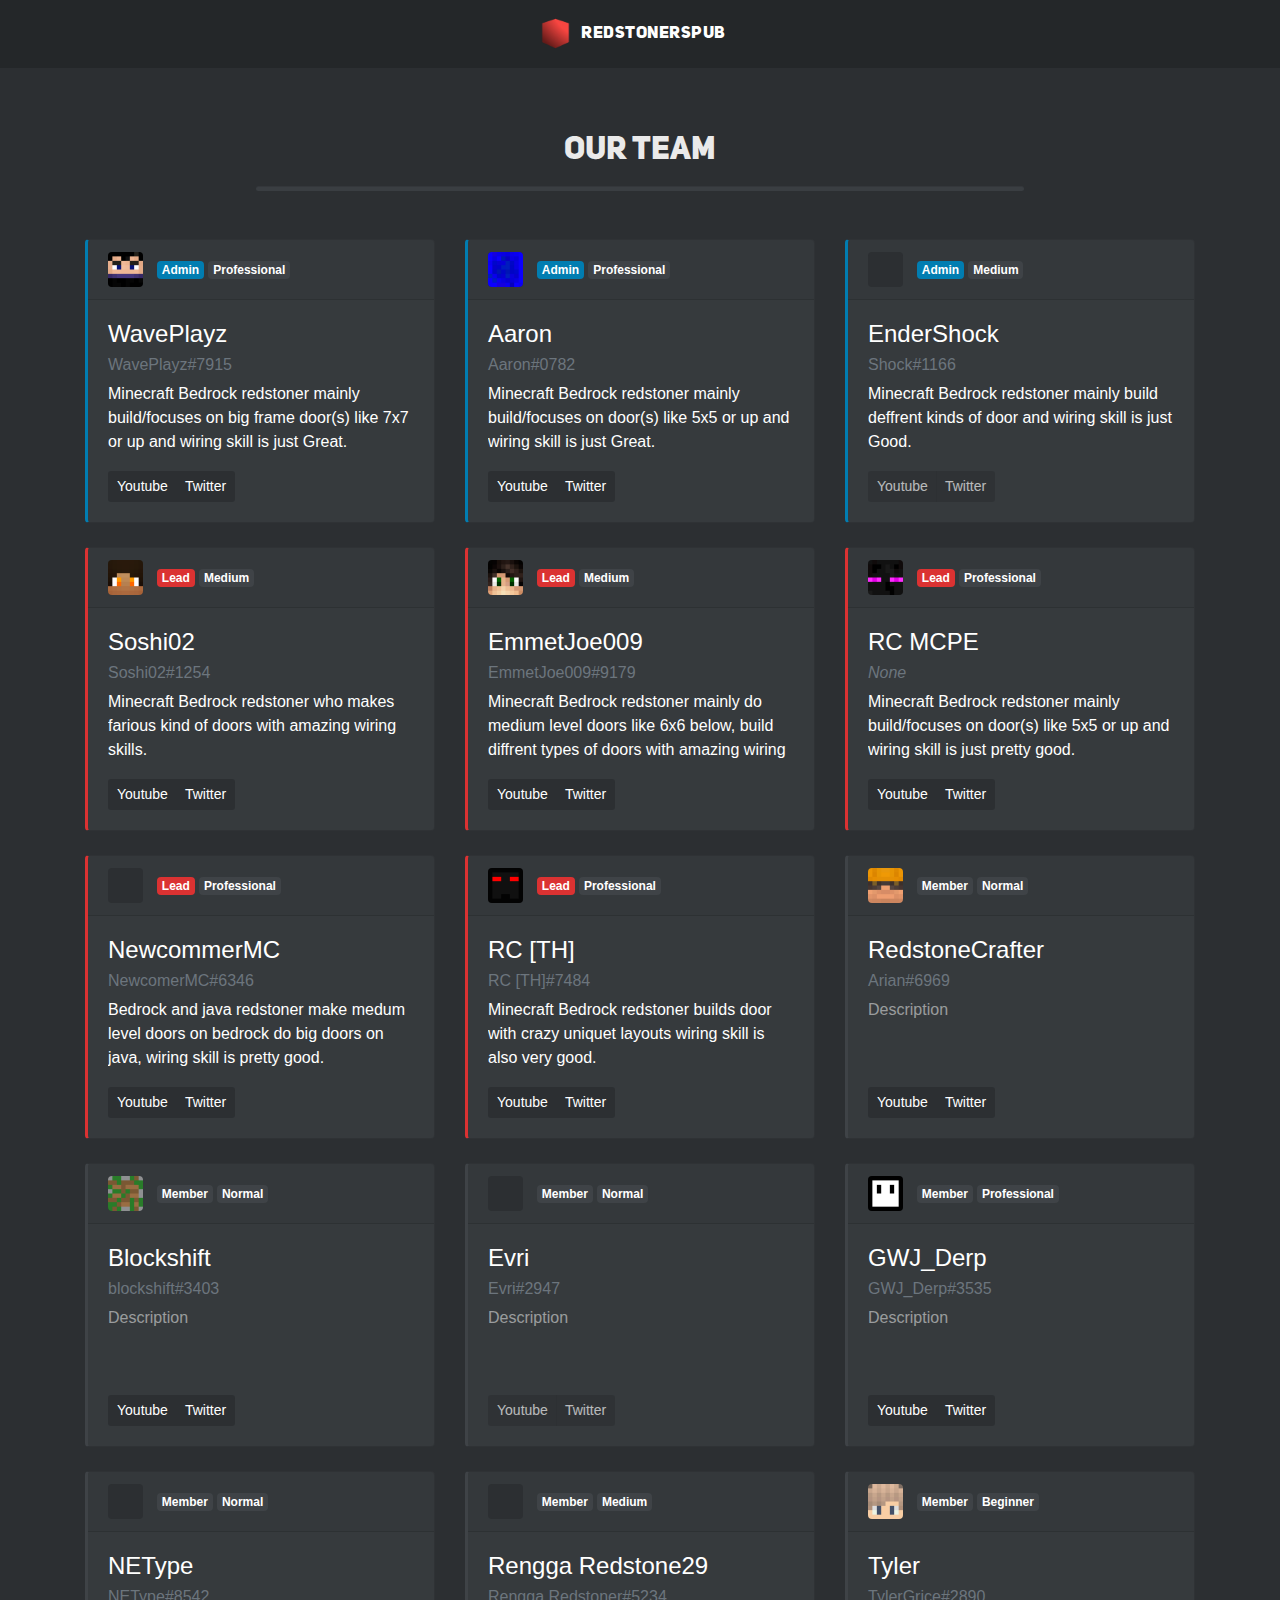
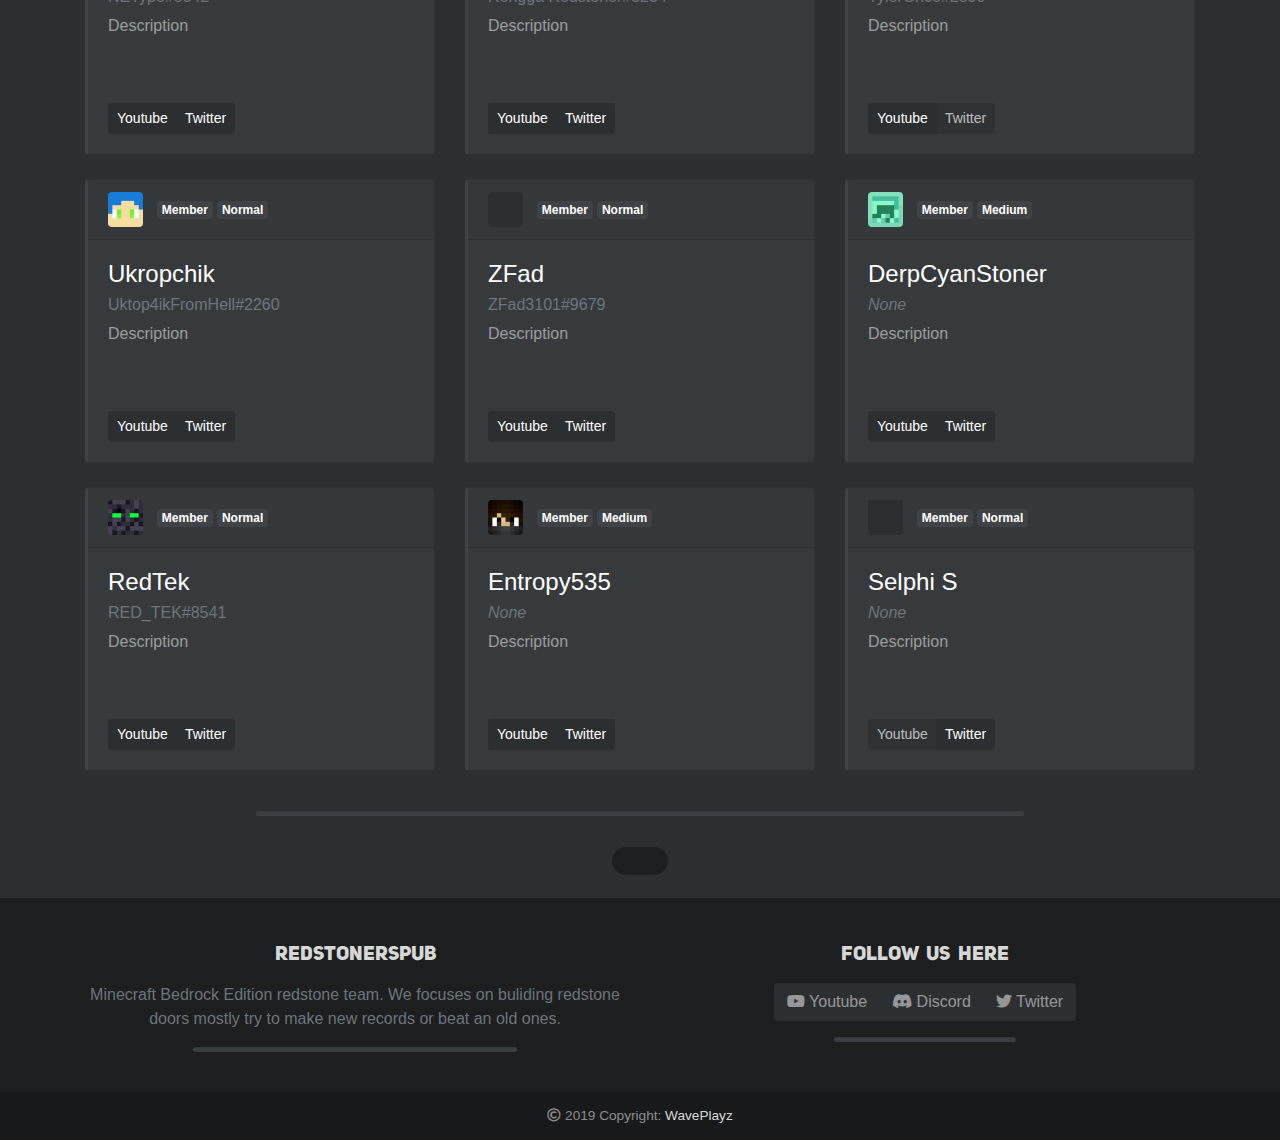
==== commit 7bf2c809: "Update index.html" ====
--- a/index.html
+++ b/index.html
@@ -105,8 +105,10 @@
 								Minecraft Bedrock redstoner mainly build/focuses on big frame door(s) like 7x7 or up and wiring skill is just Great. 
 							</p>
 							<div class="btn-group btn-group-sm" role="group" aria-label="Basic example">
-								<a href="https://www.youtube.com/WavePlayzz" target="_parent" class="btn text-white dark-hover">Youutube</a>
-								<a href="https://www.twitter.com/itsMrGhost" class="btn text-white dark-hover">Twitteer</a>
+								<a href="https://www.youtube.com/WavePlayzz" class="btn text-white dark-hover">
+								Youtube</a>
+								<a href="https://www.twitter.com/itsMrGhost" class="btn text-white dark-hover">
+								Twitter</a>
 							</div>
 						</div>
 
@@ -128,8 +130,10 @@
 								Minecraft Bedrock redstoner mainly build/focuses on door(s) like 5x5 or up and wiring skill is just Great.
 							</p>
 							<div class="btn-group btn-group-sm" role="group" aria-label="Basic example">
-								<a href="#" class="btn text-white dark-hover">Youtube</a>
-								<a href="#" class="btn text-white dark-hover">Twitter</a>
+								<a href="https://www.youtube.com/channel/UCwtGB2FLqm7VVsCPtknw9Vg" class="btn text-white dark-hover">
+								Youtube</a>
+								<a href="https://www.twitter.com/Bluestone_Aaron" class="btn text-white dark-hover">
+								Twitter</a>
 							</div>
 						</div>
 						
@@ -151,8 +155,10 @@
 								Minecraft Bedrock redstoner mainly build deffrent kinds of door and wiring skill is just Good.
 							</p>
 							<div class="btn-group btn-group-sm" role="group" aria-label="Basic example">
-								<a href="#" class="btn text-white dark-hover">Youtube</a>
-								<a href="#" class="btn text-white dark-hover">Twitter</a>
+								<a href="#" class="btn text-white dark-hover disabled">
+								Youtube</a>
+								<a href="#" class="btn text-white dark-hover disabled">
+								Twitter</a>
 							</div>
 						</div>
 						
@@ -178,8 +184,10 @@
 								Minecraft Bedrock redstoner who makes farious kind of doors with amazing wiring skills. 
 							</p>
 							<div class="btn-group btn-group-sm" role="group" aria-label="Basic example">
-								<a href="#" class="btn text-white dark-hover">Youtube</a>
-								<a href="#" class="btn text-white dark-hover">Twitter</a>
+								<a href="https://www.youtube.com/channel/UCCPVrXoScEmmcy9gwtCG_aA" class="btn text-white dark-hover">
+								Youtube</a>
+								<a href="https://www.twitter.com/Soshi02_RS" class="btn text-white dark-hover">
+								Twitter</a>
 							</div>
 						</div>
 						
@@ -201,8 +209,10 @@
 								Minecraft Bedrock redstoner mainly do medium level doors like 6x6 below, build diffrent types of doors with amazing wiring skills.
 							</p>
 							<div class="btn-group btn-group-sm" role="group" aria-label="Basic example">
-								<a href="#" class="btn text-white dark-hover">Youtube</a>
-								<a href="#" class="btn text-white dark-hover">Twitter</a>
+								<a href="https://www.youtube.com/channel/UCOoABgFaznntRj5ZWZ0ntAQ" class="btn text-white dark-hover">
+								Youtube</a>
+								<a href="https://www.twitter.com/EmmetJoe009" class="btn text-white dark-hover">
+								Twitter</a>
 							</div>
 						</div>
 						
@@ -224,8 +234,10 @@
 								Minecraft Bedrock redstoner mainly build/focuses on door(s) like 5x5 or up and wiring skill is just pretty good.
 							</p>
 							<div class="btn-group btn-group-sm" role="group" aria-label="Basic example">
-								<a href="#" class="btn text-white dark-hover">Youtube</a>
-								<a href="#" class="btn text-white dark-hover">Twitter</a>
+								<a href="https://www.youtube.com/channel/UCNCfJ_QfFdJ64w6A5LG50cg" class="btn text-white dark-hover">
+								Youtube</a>
+								<a href="https://www.twitter.com/RC_MCPE" class="btn text-white dark-hover">
+								Twitter</a>
 							</div>
 						</div>
 						
@@ -247,8 +259,10 @@
 								Bedrock and java redstoner make medum level doors on bedrock do big doors on java, wiring skill is pretty good.
 							</p>
 							<div class="btn-group btn-group-sm" role="group" aria-label="Basic example">
-								<a href="#" class="btn text-white dark-hover">Youtube</a>
-								<a href="#" class="btn text-white dark-hover">Twitter</a>
+								<a href="https://www.youtube.com/channel/UCydVySclSxQXxy-fcNIVBig" class="btn text-white dark-hover">
+								Youtube</a>
+								<a href="https://www.twitter.com/NewcomerYT" class="btn text-white dark-hover">
+								Twitter</a>
 							</div>
 						</div>
 						
@@ -270,8 +284,10 @@
 								Minecraft Bedrock redstoner builds door with crazy uniquet layouts wiring skill is also very good.
 							</p>
 							<div class="btn-group btn-group-sm" role="group" aria-label="Basic example">
-								<a href="#" class="btn text-white dark-hover">Youtube</a>
-								<a href="#" class="btn text-white dark-hover">Twitter</a>
+								<a href="https://www.youtube.com/channel/UCybk_u6Sr-RkFcBzb1Q6vtQ" class="btn text-white dark-hover">
+								Youtube</a>
+								<a href="https://www.twitter.com/RC_TH_" class="btn text-white dark-hover">
+								Twitter</a>
 							</div>
 						</div>
 						
@@ -297,8 +313,10 @@
 								<span class="text-white-50">Description</span>
 							</p>
 							<div class="btn-group btn-group-sm" role="group" aria-label="Basic example">
-								<a href="#" class="btn text-white dark-hover">Youtube</a>
-								<a href="#" class="btn text-white dark-hover">Twitter</a>
+								<a href="https://www.youtube.com/channel/UCEpP5px_FOWhqDCor8IGP7Q" class="btn text-white dark-hover">
+								Youtube</a>
+								<a href="https://www.twitter.com/redstonecrafte" class="btn text-white dark-hover">
+								Twitter</a>
 							</div>
 						</div>
 						
@@ -320,8 +338,10 @@
 								<span class="text-white-50">Description</span>
 							</p>
 							<div class="btn-group btn-group-sm" role="group" aria-label="Basic example">
-								<a href="#" class="btn text-white dark-hover">Youtube</a>
-								<a href="#" class="btn text-white dark-hover">Twitter</a>
+								<a href="https://www.youtube.com/channel/UCJOrr2MF5FEl26d5QLCnMeA" class="btn text-white dark-hover">
+								Youtube</a>
+								<a href="https://www.twitter.com/CulatonJohn" class="btn text-white dark-hover">
+								Twitter</a>
 							</div>
 						</div>
 						
@@ -343,8 +363,10 @@
 								<span class="text-white-50">Description</span>
 							</p>
 							<div class="btn-group btn-group-sm" role="group" aria-label="Basic example">
-								<a href="#" class="btn text-white dark-hover">Youtube</a>
-								<a href="#" class="btn text-white dark-hover">Twitter</a>
+								<a href="#" class="btn text-white dark-hover disabled">
+								Youtube</a>
+								<a href="#" class="btn text-white dark-hover disabled">
+								Twitter</a>
 							</div>
 						</div>
 						
@@ -366,8 +388,10 @@
 								<span class="text-white-50">Description</span>
 							</p>
 							<div class="btn-group btn-group-sm" role="group" aria-label="Basic example">
-								<a href="#" class="btn text-white dark-hover">Youtube</a>
-								<a href="#" class="btn text-white dark-hover">Twitter</a>
+								<a href="https://www.youtube.com/channel/UCJ8kti3KTwNzmaI2YJuBtBw" class="btn text-white dark-hover">
+								Youtube</a>
+								<a href="https://www.twitter.com/JryanJustine" class="btn text-white dark-hover">
+								Twitter</a>
 							</div>
 						</div>
 						
@@ -389,8 +413,10 @@
 								<span class="text-white-50">Description</span>
 							</p>
 							<div class="btn-group btn-group-sm" role="group" aria-label="Basic example">
-								<a href="#" class="btn text-white dark-hover">Youtube</a>
-								<a href="#" class="btn text-white dark-hover">Twitter</a>
+								<a href="https://www.youtube.com/channel/UCbbFh_RolYAZijlFYvggvMA" class="btn text-white dark-hover">
+								Youtube</a>
+								<a href="https://www.twitter.com/NEType2" class="btn text-white dark-hover">
+								Twitter</a>
 							</div>
 						</div>
 						
@@ -412,8 +438,10 @@
 								<span class="text-white-50">Description</span>
 							</p>
 							<div class="btn-group btn-group-sm" role="group" aria-label="Basic example">
-								<a href="#" class="btn text-white dark-hover">Youtube</a>
-								<a href="#" class="btn text-white dark-hover">Twitter</a>
+								<a href="https://www.youtube.com/channel/UCmF6P674_FwUuTmLrBfA8pQ" class="btn text-white dark-hover">
+								Youtube</a>
+								<a href="https://www.twitter.com/RenggaP80658118" class="btn text-white dark-hover">
+								Twitter</a>
 							</div>
 						</div>
 						
@@ -435,8 +463,10 @@
 								<span class="text-white-50">Description</span>
 							</p>
 							<div class="btn-group btn-group-sm" role="group" aria-label="Basic example">
-								<a href="#" class="btn text-white dark-hover">Youtube</a>
-								<a href="#" class="btn text-white dark-hover">Twitter</a>
+								<a href="https://www.youtube.com/channel/UCpETAQ-TvBODYV2lsQ7amJw" class="btn text-white dark-hover">
+								Youtube</a>
+								<a href="#" class="btn text-white dark-hover disabled">
+								Twitter</a>
 							</div>
 						</div>
 						
@@ -458,8 +488,10 @@
 								<span class="text-white-50">Description</span>
 							</p>
 							<div class="btn-group btn-group-sm" role="group" aria-label="Basic example">
-								<a href="#" class="btn text-white dark-hover">Youtube</a>
-								<a href="#" class="btn text-white dark-hover">Twitter</a>
+								<a href="https://www.youtube.com/channel/UC4UN8GnfMkMGdnd-1Apt4Ww" class="btn text-white dark-hover">
+								Youtube</a>
+								<a href="https://www.twitter.com/UkropchikVSGr" class="btn text-white dark-hover">
+								Twitter</a>
 							</div>
 						</div>
 						
@@ -481,8 +513,10 @@
 								<span class="text-white-50">Description</span>
 							</p>
 							<div class="btn-group btn-group-sm" role="group" aria-label="Basic example">
-								<a href="#" class="btn text-white dark-hover">Youtube</a>
-								<a href="#" class="btn text-white dark-hover">Twitter</a>
+								<a href="https://www.youtube.com/channel/UCC2E-wSsMnG0fnn68DnDNJA" class="btn text-white dark-hover">
+								Youtube</a>
+								<a href="https://www.twitter.com/ZadeTeRedstoner" class="btn text-white dark-hover">
+								Twitter</a>
 							</div>
 						</div>
 						
@@ -504,8 +538,10 @@
 								<span class="text-white-50">Description</span>
 							</p>
 							<div class="btn-group btn-group-sm" role="group" aria-label="Basic example">
-								<a href="#" class="btn text-white dark-hover">Youtube</a>
-								<a href="#" class="btn text-white dark-hover">Twitter</a>
+								<a href="https://www.youtube.com/channel/UCWcw82cua7vor-T2rqMXGSg" class="btn text-white dark-hover">
+								Youtube</a>
+								<a href="https://www.twitter.com/CyanDerpy_Alpha" class="btn text-white dark-hover">
+								Twitter</a>
 							</div>
 						</div>
 						
@@ -527,8 +563,10 @@
 								<span class="text-white-50">Description</span>
 							</p>
 							<div class="btn-group btn-group-sm" role="group" aria-label="Basic example">
-								<a href="#" class="btn text-white dark-hover">Youtube</a>
-								<a href="#" class="btn text-white dark-hover">Twitter</a>
+								<a href="https://www.youtube.com/channel/UComZ6HntBcPevniIJaUCKRQ" class="btn text-white dark-hover">
+								Youtube</a>
+								<a href="https://www.twitter.com/RED_TEK" class="btn text-white dark-hover">
+								Twitter</a>
 							</div>
 						</div>
 						
@@ -550,8 +588,10 @@
 								<span class="text-white-50">Description</span>
 							</p>
 							<div class="btn-group btn-group-sm" role="group" aria-label="Basic example">
-								<a href="#" class="btn text-white dark-hover">Youtube</a>
-								<a href="#" class="btn text-white dark-hover">Twitter</a>
+								<a href="https://www.youtube.com/channel/UCGUesSqY-ipJeL9f0628REg" class="btn text-white dark-hover">
+								Youtube</a>
+								<a href="https://www.twitter.com/Entropy_535" class="btn text-white dark-hover">
+								Twitter</a>
 							</div>
 						</div>
 						
@@ -573,8 +613,10 @@
 								<span class="text-white-50">Description</span>
 							</p>
 							<div class="btn-group btn-group-sm" role="group" aria-label="Basic example">
-								<a href="#" class="btn text-white dark-hover">Youtube</a>
-								<a href="#" class="btn text-white dark-hover">Twitter</a>
+								<a href="#" class="btn text-white dark-hover disabled">
+								Youtube</a>
+								<a href="https://www.twitter.com/Selphi_S" class="btn text-white dark-hover">
+								Twitter</a>
 							</div>
 						</div>
 						
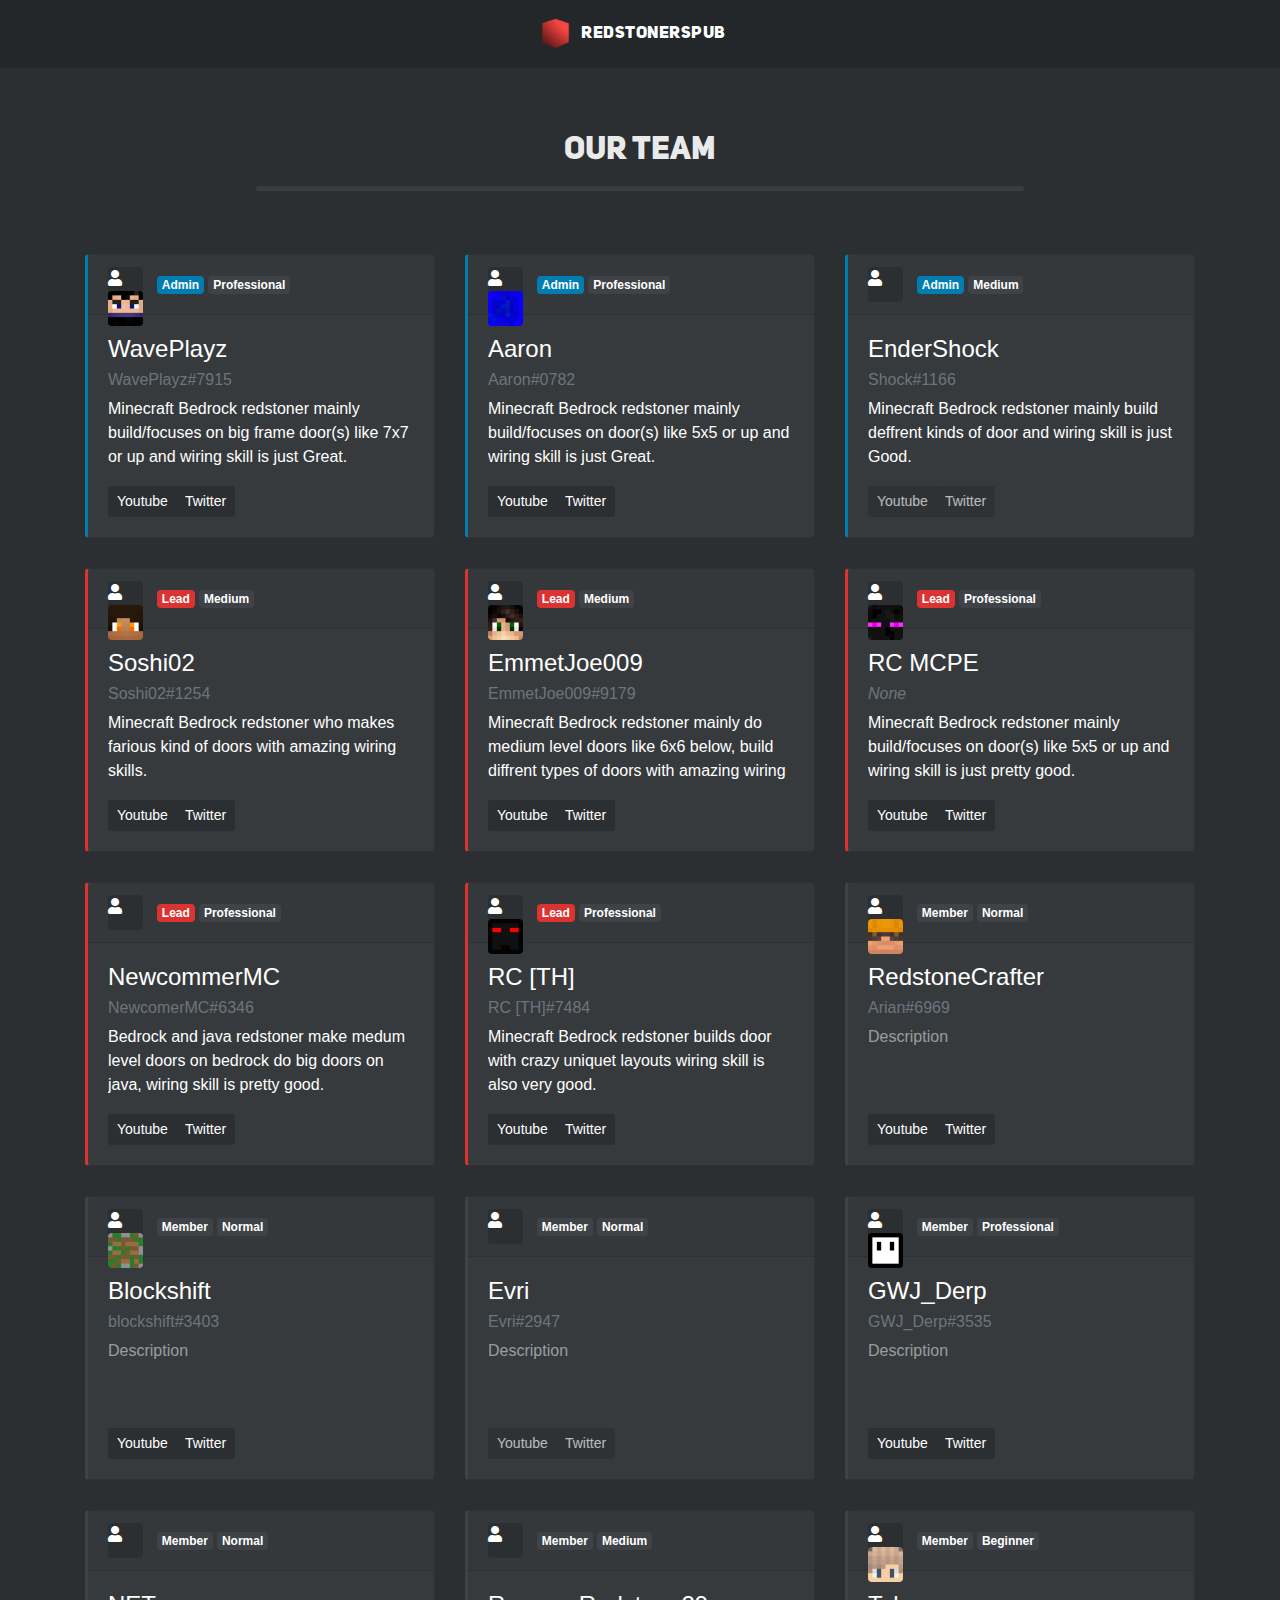
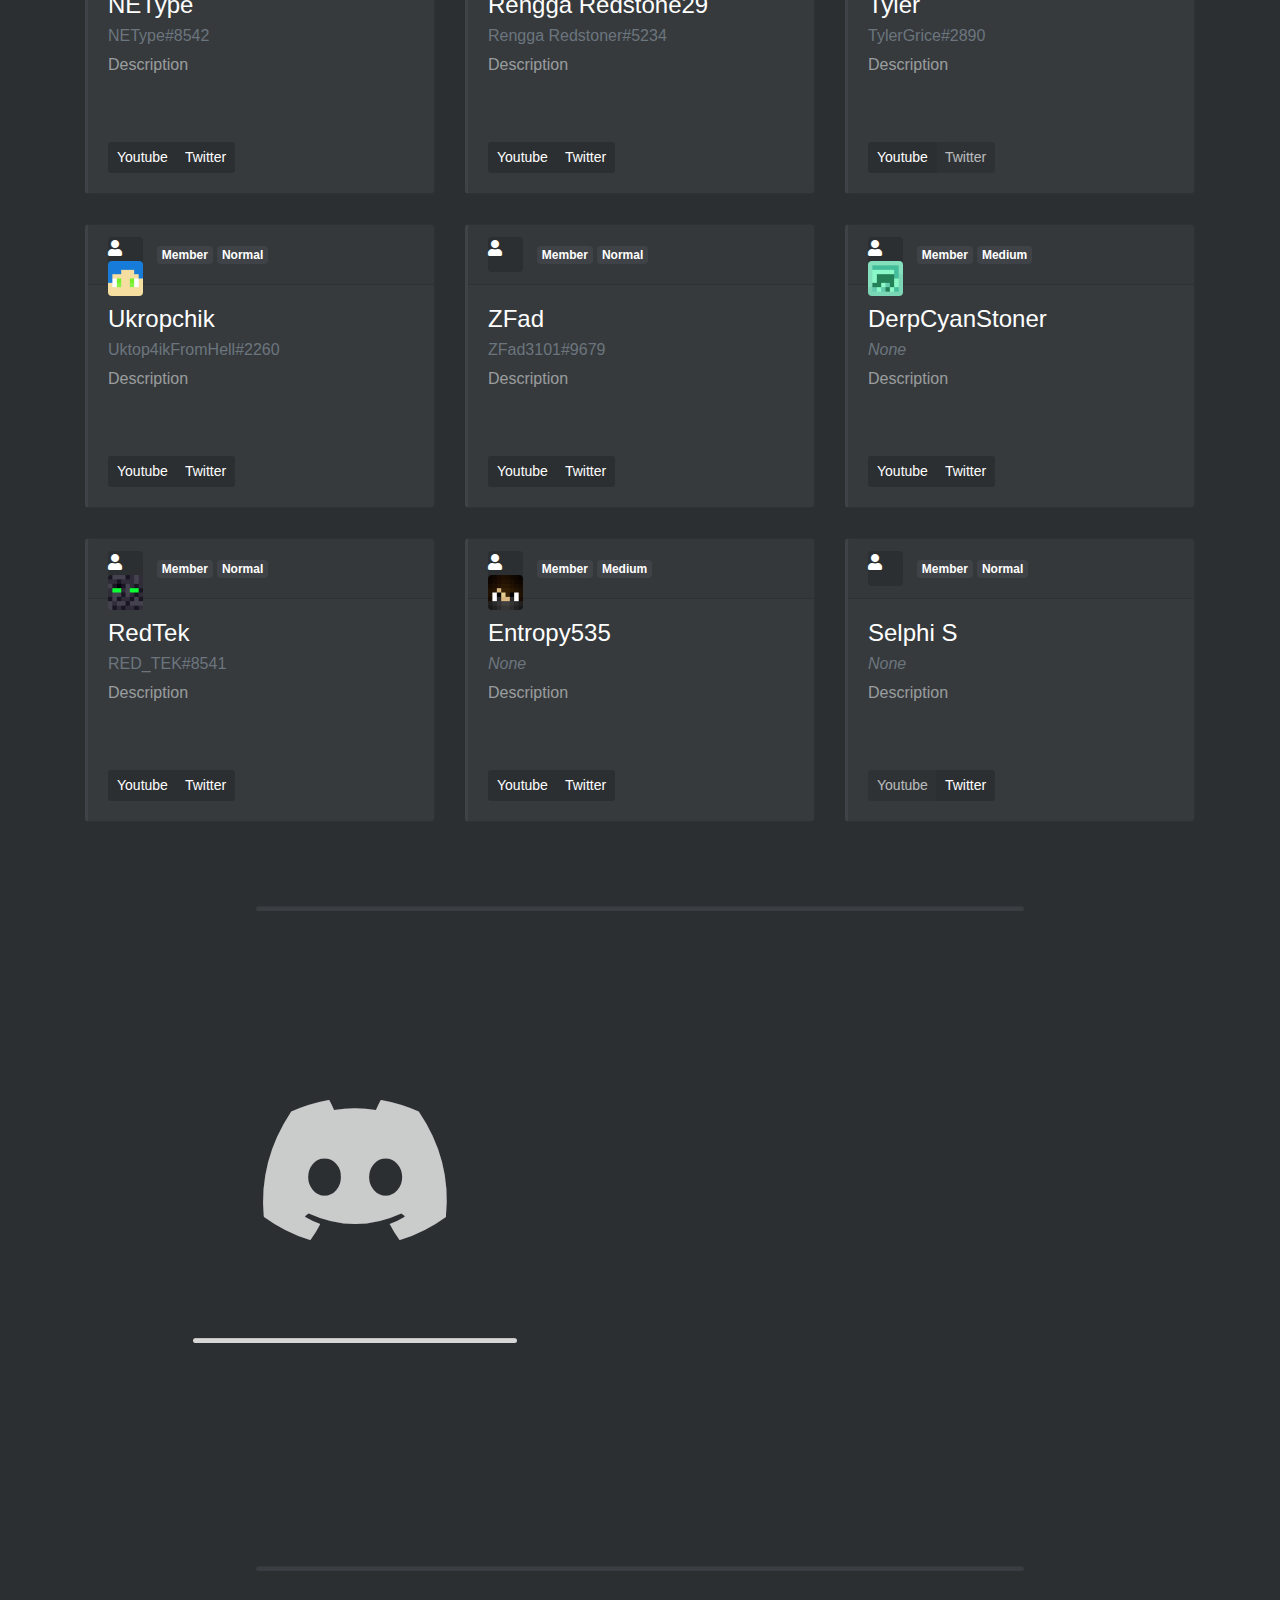
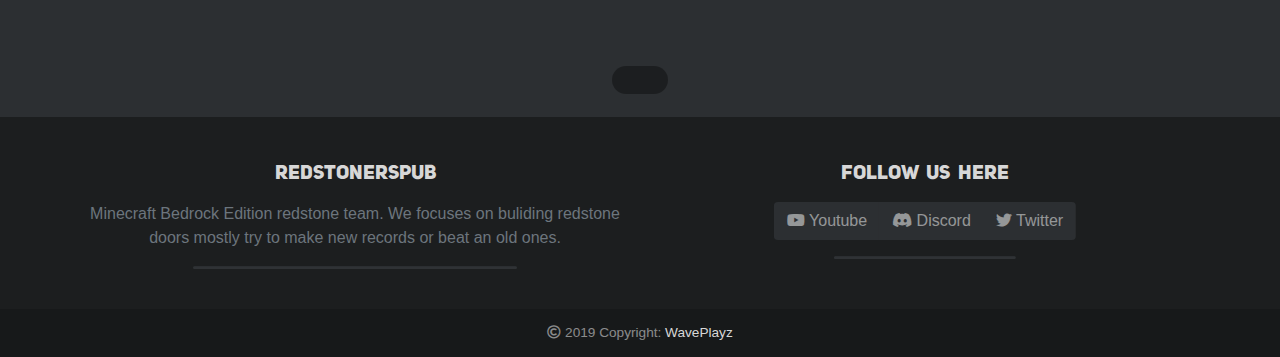
==== commit 0c257089: "Update index.html" ====
--- a/index.html
+++ b/index.html
@@ -21,6 +21,7 @@
 		<meta name="description" content="Minecraft Bedrock Edition redstone team. We focuses on buliding redstone doors mostly try to make new records or beat an old ones."/>
 		<meta name="image" content="https://i.imgur.com/tGNlof1.png">
 		<meta name="author" content="WavePlayz">
+<meta name="theme-color" content="#0171db">
 
 		<!-- Social Media meta tags -->
 			<!-- Schema.org for Google -->
@@ -89,10 +90,11 @@
 
 				<!-- CARD Admin-->
 
-				<div class="col-sm-12 col-md-6 col-lg-4">
-					<div class="card text-white mb-4" style="background: #363a3d; border-left: 3.5px solid #017db1;">
-						<div class="card-header">
-							<div class="player-skin-head">
+				<div class="col-sm-12 col-md-6 col-lg-4" style="padding-top:15px; padding-bottom:15px;">
+					<div class="card text-white" style="background: #363a3d; border-left: 3.5px solid #017db1;">
+						<div class="card-header">
+							<div class="player-skin-head">
+								<i class="fas fa-user"></i>
 								<img src="img/rsp-head/waveHead.png" alt="">
 							</div>
 							<span class="badge" style="background: #017db1;">Admin</span>
@@ -114,10 +116,11 @@
 
 					</div>
 				</div>
-				<div class="col-sm-12 col-md-6 col-lg-4">
-					<div class="card text-white mb-4" style="background: #363a3d; border-left: 3.5px solid #017db1;">
-						<div class="card-header">
-							<div class="player-skin-head">
+				<div class="col-sm-12 col-md-6 col-lg-4" style="padding-top:15px; padding-bottom:15px;">
+					<div class="card text-white" style="background: #363a3d; border-left: 3.5px solid #017db1;">
+						<div class="card-header">
+							<div class="player-skin-head">
+								<i class="fas fa-user"></i>
 								<img src="img/rsp-head/Bo684WwO4dTnuTuu.png" alt="">
 							</div>
 							<span class="badge" style="background: #017db1;">Admin</span>
@@ -139,10 +142,11 @@
 						
 					</div>
 				</div>
-				<div class="col-sm-12 col-md-6 col-lg-4">
-					<div class="card text-white mb-4" style="background: #363a3d; border-left: 3.5px solid #017db1;">
-						<div class="card-header">
-							<div class="player-skin-head">
+				<div class="col-sm-12 col-md-6 col-lg-4" style="padding-top:15px; padding-bottom:15px;">
+					<div class="card text-white" style="background: #363a3d; border-left: 3.5px solid #017db1;">
+						<div class="card-header">
+							<div class="player-skin-head">
+								<i class="fas fa-user"></i>
 
 							</div>
 							<span class="badge" style="background: #017db1;">Admin</span>
@@ -168,10 +172,11 @@
 
 				<!-- CARD Lead Players -->
 
-				<div class="col-sm-12 col-md-6 col-lg-4">
-					<div class="card text-white mb-4" style="background: #363a3d; border-left: 3.5px solid #db3232;">
-						<div class="card-header">
-							<div class="player-skin-head">
+				<div class="col-sm-12 col-md-6 col-lg-4" style="padding-top:15px; padding-bottom:15px;">
+					<div class="card text-white" style="background: #363a3d; border-left: 3.5px solid #db3232;">
+						<div class="card-header">
+							<div class="player-skin-head">
+								<i class="fas fa-user"></i>
 								<img src="img/rsp-head/DJxcvWKpD1cyk5Xg.png" alt="">
 							</div>
 							<span class="badge" style="background: #db3232;">Lead</span>
@@ -193,10 +198,11 @@
 						
 					</div>
 				</div>
-				<div class="col-sm-12 col-md-6 col-lg-4">
-					<div class="card text-white mb-4" style="background: #363a3d; border-left: 3.5px solid #db3232;">
-						<div class="card-header">
-							<div class="player-skin-head">
+				<div class="col-sm-12 col-md-6 col-lg-4" style="padding-top:15px; padding-bottom:15px;">
+					<div class="card text-white" style="background: #363a3d; border-left: 3.5px solid #db3232;">
+						<div class="card-header">
+							<div class="player-skin-head">
+								<i class="fas fa-user"></i>
 								<img src="img/rsp-head/Zlh4yKquVD9Mte.png" alt="">
 							</div>
 							<span class="badge" style="background: #db3232;">Lead</span>
@@ -218,10 +224,11 @@
 						
 					</div>
 				</div>
-				<div class="col-sm-12 col-md-6 col-lg-4">
-					<div class="card text-white mb-4" style="background: #363a3d; border-left: 3.5px solid #db3232;">
-						<div class="card-header">
-							<div class="player-skin-head">
+				<div class="col-sm-12 col-md-6 col-lg-4" style="padding-top:15px; padding-bottom:15px;">
+					<div class="card text-white" style="background: #363a3d; border-left: 3.5px solid #db3232;">
+						<div class="card-header">
+							<div class="player-skin-head">
+								<i class="fas fa-user"></i>
 								<img src="img/rsp-head/IR3gm14PlVVb1OV.png" alt="">
 							</div>
 							<span class="badge" style="background: #db3232;">Lead</span>
@@ -243,10 +250,11 @@
 						
 					</div>
 				</div>
-				<div class="col-sm-12 col-md-6 col-lg-4">
-					<div class="card text-white mb-4" style="background: #363a3d; border-left: 3.5px solid #db3232;">
-						<div class="card-header">
-							<div class="player-skin-head">
+				<div class="col-sm-12 col-md-6 col-lg-4" style="padding-top:15px; padding-bottom:15px;">
+					<div class="card text-white" style="background: #363a3d; border-left: 3.5px solid #db3232;">
+						<div class="card-header">
+							<div class="player-skin-head">
+								<i class="fas fa-user"></i>
 
 							</div>
 							<span class="badge" style="background: #db3232;">Lead</span>
@@ -268,10 +276,11 @@
 						
 					</div>
 				</div>
-				<div class="col-sm-12 col-md-6 col-lg-4">
-					<div class="card text-white mb-4" style="background: #363a3d; border-left: 3.5px solid #db3232;">
-						<div class="card-header">
-							<div class="player-skin-head">
+				<div class="col-sm-12 col-md-6 col-lg-4" style="padding-top:15px; padding-bottom:15px;">
+					<div class="card text-white" style="background: #363a3d; border-left: 3.5px solid #db3232;">
+						<div class="card-header">
+							<div class="player-skin-head">
+								<i class="fas fa-user"></i>
 								<img src="img/rsp-head/UM8kEZ93WR1.png" alt="">
 							</div>
 							<span class="badge" style="background: #db3232;">Lead</span>
@@ -297,10 +306,11 @@
 
 				<!-- Card Members -->
 
-				<div class="col-sm-12 col-md-6 col-lg-4">
-					<div class="card text-white mb-4" style="background: #363a3d; border-left: 3.5px solid #3f4347;">
-						<div class="card-header">
-							<div class="player-skin-head">
+				<div class="col-sm-12 col-md-6 col-lg-4" style="padding-top:15px; padding-bottom:15px;">
+					<div class="card text-white" style="background: #363a3d; border-left: 3.5px solid #3f4347;">
+						<div class="card-header">
+							<div class="player-skin-head">
+								<i class="fas fa-user"></i>
 								<img src="img/rsp-head/VfdcexziEwMi2kh.png" alt="">
 							</div>
 							<span class="badge" style="background: #3f4347;">Member</span>
@@ -322,10 +332,11 @@
 						
 					</div>
 				</div>
-				<div class="col-sm-12 col-md-6 col-lg-4">
-					<div class="card text-white mb-4" style="background: #363a3d; border-left: 3.5px solid #3f4347;">
-						<div class="card-header">
-							<div class="player-skin-head">
+				<div class="col-sm-12 col-md-6 col-lg-4" style="padding-top:15px; padding-bottom:15px;">
+					<div class="card text-white" style="background: #363a3d; border-left: 3.5px solid #3f4347;">
+						<div class="card-header">
+							<div class="player-skin-head">
+								<i class="fas fa-user"></i>
 								<img src="img/rsp-head/si9x6R7wRz9e3s.png" alt="">
 							</div>
 							<span class="badge" style="background: #3f4347;">Member</span>
@@ -347,10 +358,11 @@
 						
 					</div>
 				</div>
-				<div class="col-sm-12 col-md-6 col-lg-4">
-					<div class="card text-white mb-4" style="background: #363a3d; border-left: 3.5px solid #3f4347;">
-						<div class="card-header">
-							<div class="player-skin-head">
+				<div class="col-sm-12 col-md-6 col-lg-4" style="padding-top:15px; padding-bottom:15px;">
+					<div class="card text-white" style="background: #363a3d; border-left: 3.5px solid #3f4347;">
+						<div class="card-header">
+							<div class="player-skin-head">
+								<i class="fas fa-user"></i>
 
 							</div>
 							<span class="badge" style="background: #3f4347;">Member</span>
@@ -372,10 +384,11 @@
 						
 					</div>
 				</div>
-				<div class="col-sm-12 col-md-6 col-lg-4">
-					<div class="card text-white mb-4" style="background: #363a3d; border-left: 3.5px solid #3f4347;">
-						<div class="card-header">
-							<div class="player-skin-head">
+				<div class="col-sm-12 col-md-6 col-lg-4" style="padding-top:15px; padding-bottom:15px;">
+					<div class="card text-white" style="background: #363a3d; border-left: 3.5px solid #3f4347;">
+						<div class="card-header">
+							<div class="player-skin-head">
+								<i class="fas fa-user"></i>
 								<img src="img/rsp-head/HexyXhu3XB.png" alt="">
 							</div>
 							<span class="badge" style="background: #3f4347;">Member</span>
@@ -397,10 +410,11 @@
 						
 					</div>
 				</div>
-				<div class="col-sm-12 col-md-6 col-lg-4">
-					<div class="card text-white mb-4" style="background: #363a3d; border-left: 3.5px solid #3f4347;">
-						<div class="card-header">
-							<div class="player-skin-head">
+				<div class="col-sm-12 col-md-6 col-lg-4" style="padding-top:15px; padding-bottom:15px;">
+					<div class="card text-white" style="background: #363a3d; border-left: 3.5px solid #3f4347;">
+						<div class="card-header">
+							<div class="player-skin-head">
+								<i class="fas fa-user"></i>
 
 							</div>
 							<span class="badge" style="background: #3f4347;">Member</span>
@@ -422,10 +436,11 @@
 						
 					</div>
 				</div>
-				<div class="col-sm-12 col-md-6 col-lg-4">
-					<div class="card text-white mb-4" style="background: #363a3d; border-left: 3.5px solid #3f4347;">
-						<div class="card-header">
-							<div class="player-skin-head">
+				<div class="col-sm-12 col-md-6 col-lg-4" style="padding-top:15px; padding-bottom:15px;">
+					<div class="card text-white" style="background: #363a3d; border-left: 3.5px solid #3f4347;">
+						<div class="card-header">
+							<div class="player-skin-head">
+								<i class="fas fa-user"></i>
 
 							</div>
 							<span class="badge" style="background: #3f4347;">Member</span>
@@ -447,10 +462,11 @@
 						
 					</div>
 				</div>
-				<div class="col-sm-12 col-md-6 col-lg-4">
-					<div class="card text-white mb-4" style="background: #363a3d; border-left: 3.5px solid #3f4347;">
-						<div class="card-header">
-							<div class="player-skin-head">
+				<div class="col-sm-12 col-md-6 col-lg-4" style="padding-top:15px; padding-bottom:15px;">
+					<div class="card text-white" style="background: #363a3d; border-left: 3.5px solid #3f4347;">
+						<div class="card-header">
+							<div class="player-skin-head">
+								<i class="fas fa-user"></i>
 								<img src="img/rsp-head/Jf9BLmkSYx.png" alt="">
 							</div>
 							<span class="badge" style="background: #3f4347;">Member</span>
@@ -472,10 +488,11 @@
 						
 					</div>
 				</div>
-				<div class="col-sm-12 col-md-6 col-lg-4">
-					<div class="card text-white mb-4" style="background: #363a3d; border-left: 3.5px solid #3f4347;">
-						<div class="card-header">
-							<div class="player-skin-head">
+				<div class="col-sm-12 col-md-6 col-lg-4" style="padding-top:15px; padding-bottom:15px;">
+					<div class="card text-white" style="background: #363a3d; border-left: 3.5px solid #3f4347;">
+						<div class="card-header">
+							<div class="player-skin-head">
+								<i class="fas fa-user"></i>
 								<img src="img/rsp-head/H3yGBuuC0jponbUj.png" alt="">
 							</div>
 							<span class="badge" style="background: #3f4347;">Member</span>
@@ -497,10 +514,11 @@
 						
 					</div>
 				</div>
-				<div class="col-sm-12 col-md-6 col-lg-4">
-					<div class="card text-white mb-4" style="background: #363a3d; border-left: 3.5px solid #3f4347;">
-						<div class="card-header">
-							<div class="player-skin-head">
+				<div class="col-sm-12 col-md-6 col-lg-4" style="padding-top:15px; padding-bottom:15px;">
+					<div class="card text-white" style="background: #363a3d; border-left: 3.5px solid #3f4347;">
+						<div class="card-header">
+							<div class="player-skin-head">
+								<i class="fas fa-user"></i>
 
 							</div>
 							<span class="badge" style="background: #3f4347;">Member</span>
@@ -522,10 +540,11 @@
 						
 					</div>
 				</div>
-				<div class="col-sm-12 col-md-6 col-lg-4">
-					<div class="card text-white mb-4" style="background: #363a3d; border-left: 3.5px solid #3f4347;">
-						<div class="card-header">
-							<div class="player-skin-head">
+				<div class="col-sm-12 col-md-6 col-lg-4" style="padding-top:15px; padding-bottom:15px;">
+					<div class="card text-white" style="background: #363a3d; border-left: 3.5px solid #3f4347;">
+						<div class="card-header">
+							<div class="player-skin-head">
+								<i class="fas fa-user"></i>
 								<img src="img/rsp-head/AZP2IBSOM7rj9LPH.png" alt="">
 							</div>
 							<span class="badge" style="background: #3f4347;">Member</span>
@@ -547,10 +566,11 @@
 						
 					</div>
 				</div>
-				<div class="col-sm-12 col-md-6 col-lg-4">
-					<div class="card text-white mb-4" style="background: #363a3d; border-left: 3.5px solid #3f4347;">
-						<div class="card-header">
-							<div class="player-skin-head">
+				<div class="col-sm-12 col-md-6 col-lg-4" style="padding-top:15px; padding-bottom:15px;">
+					<div class="card text-white" style="background: #363a3d; border-left: 3.5px solid #3f4347;">
+						<div class="card-header">
+							<div class="player-skin-head">
+								<i class="fas fa-user"></i>
 								<img src="img/rsp-head/WX6rgAOAhDqwRoM.png" alt="">
 							</div>
 							<span class="badge" style="background: #3f4347;">Member</span>
@@ -572,10 +592,11 @@
 						
 					</div>
 				</div>
-				<div class="col-sm-12 col-md-6 col-lg-4">
-					<div class="card text-white mb-4" style="background: #363a3d; border-left: 3.5px solid #3f4347;">
-						<div class="card-header">
-							<div class="player-skin-head">
+				<div class="col-sm-12 col-md-6 col-lg-4" style="padding-top:15px; padding-bottom:15px;">
+					<div class="card text-white" style="background: #363a3d; border-left: 3.5px solid #3f4347;">
+						<div class="card-header">
+							<div class="player-skin-head">
+								<i class="fas fa-user"></i>
 								<img src="img/rsp-head/lAsoaqdsEfR8zPT.png" alt="">
 							</div>
 							<span class="badge" style="background: #3f4347;">Member</span>
@@ -597,10 +618,11 @@
 						
 					</div>
 				</div>
-				<div class="col-sm-12 col-md-6 col-lg-4">
-					<div class="card text-white mb-4" style="background: #363a3d; border-left: 3.5px solid #3f4347;">
-						<div class="card-header">
-							<div class="player-skin-head">
+				<div class="col-sm-12 col-md-6 col-lg-4" style="padding-top:15px; padding-bottom:15px;">
+					<div class="card text-white" style="background: #363a3d; border-left: 3.5px solid #3f4347;">
+						<div class="card-header">
+							<div class="player-skin-head">
+								<i class="fas fa-user"></i>
 
 							</div>
 							<span class="badge" style="background: #3f4347;">Member</span>
@@ -626,8 +648,24 @@
 			</div>
 		</div>
 
-		<hr>
+		<hr style="margin-top: 4.3rem;margin-bottom: 5rem;">
 		
+		<div class="container">
+			<div class="row">
+			<div class="col=12 col-md-12 col-lg-6 align-self-lg-center mb-5">
+				<i class="fab fa-discord center-x discord-logo-hover" style="font-size: 10rem;color: white; opacity: 0.75;display: inline-block;vertical-align: middle; margin-bottom: 5rem;"></i>
+				<hr class="my-2" style="background-color: #d7d7d7">
+			</div>
+			<div class="col-12 col-md-12 col-lg-6">
+				<div class="center-x">
+				<iframe src="https://discordapp.com/widget?id=419608389916557322&theme=dark" width="350" height="500" allowtransparency="true" frameborder="0"></iframe>
+				</div>
+			</div>
+			</div>
+		</div>
+
+		<hr style="margin-top: 4.3rem;margin-bottom: 5rem;">
+
 		<!-- <script id="dsq-count-scr" src="//waveplayz.disqus.com/count.js" async></script> -->
 
 		<div class="checkdiv">
@@ -644,7 +682,7 @@
 					<div class="col-12 col-sm-12 col-md-6 col-lg-6 mb-4">
 						<h5 class="text-center mb-3" style="color: #d7d7d7; text-transform: uppercase; font-family: unibold;">RedstonersPub</h5>
 						<p class="text-muted text-center">Minecraft Bedrock Edition redstone team. We focuses on buliding redstone doors mostly try to make new records or beat an old ones.</p>
-						<hr>
+						<hr style="height: 1.5px; opacity: 0.65;">
 					</div>
 					<div class="col-12 col-sm-12 col-md-6 col-lg-6 mb-4">
 						<h5 class="text-center mb-3" style="color: #d7d7d7; text-transform: uppercase; font-family: unibold; word-spacing: 3.7px;">Follow us here</h5>
@@ -654,7 +692,7 @@
 								<a href="#" class="btn text-white-50 dark-hover"><i class="fab fa-discord"></i> Discord</a>
 								<a href="#" class="btn text-white-50 dark-hover"><i class="fab fa-twitter"></i> Twitter</a>
 							</div>
-							<hr>
+							<hr style="height: 1.5px; opacity: 0.65;">
 						</div>
 					</div>
 				</div>
@@ -704,4 +742,4 @@
 		<script src="https://stackpath.bootstrapcdn.com/bootstrap/4.3.1/js/bootstrap.min.js"></script>
 
 	</body>
-</html>+</html>
